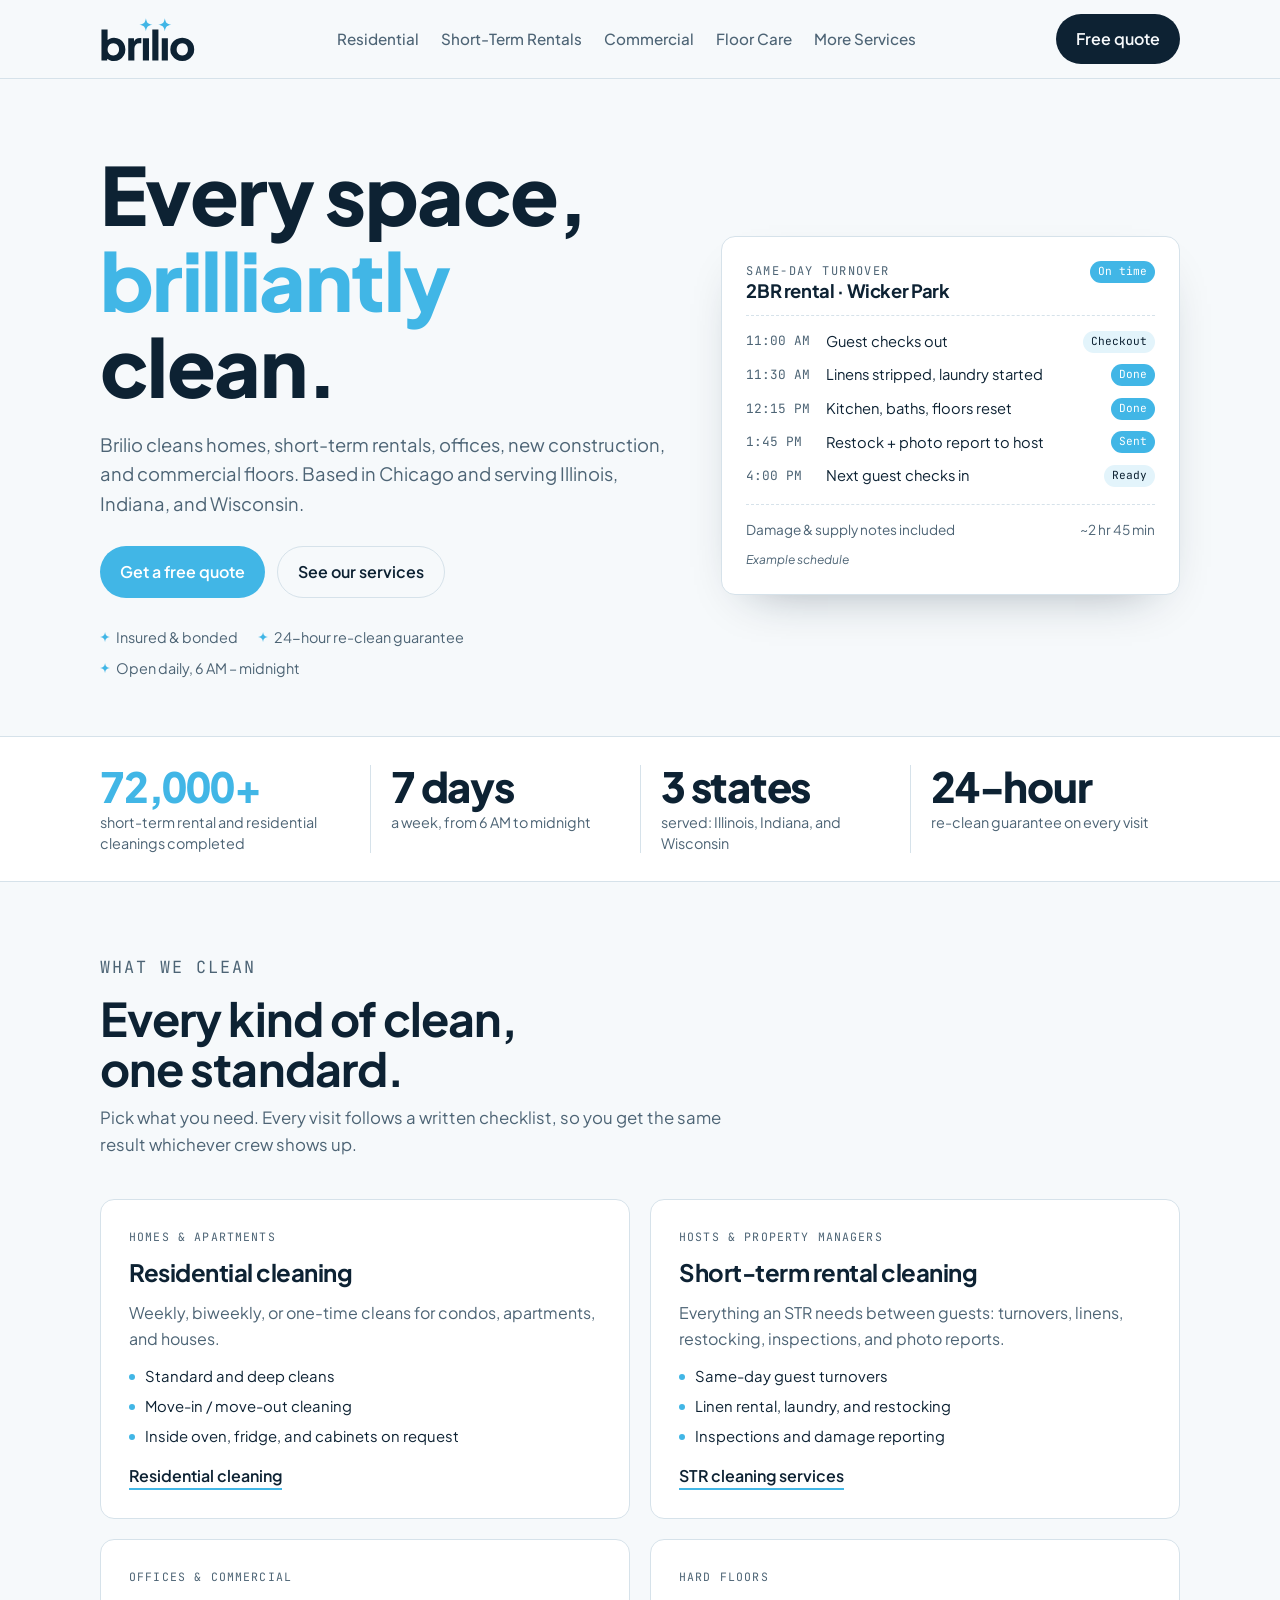
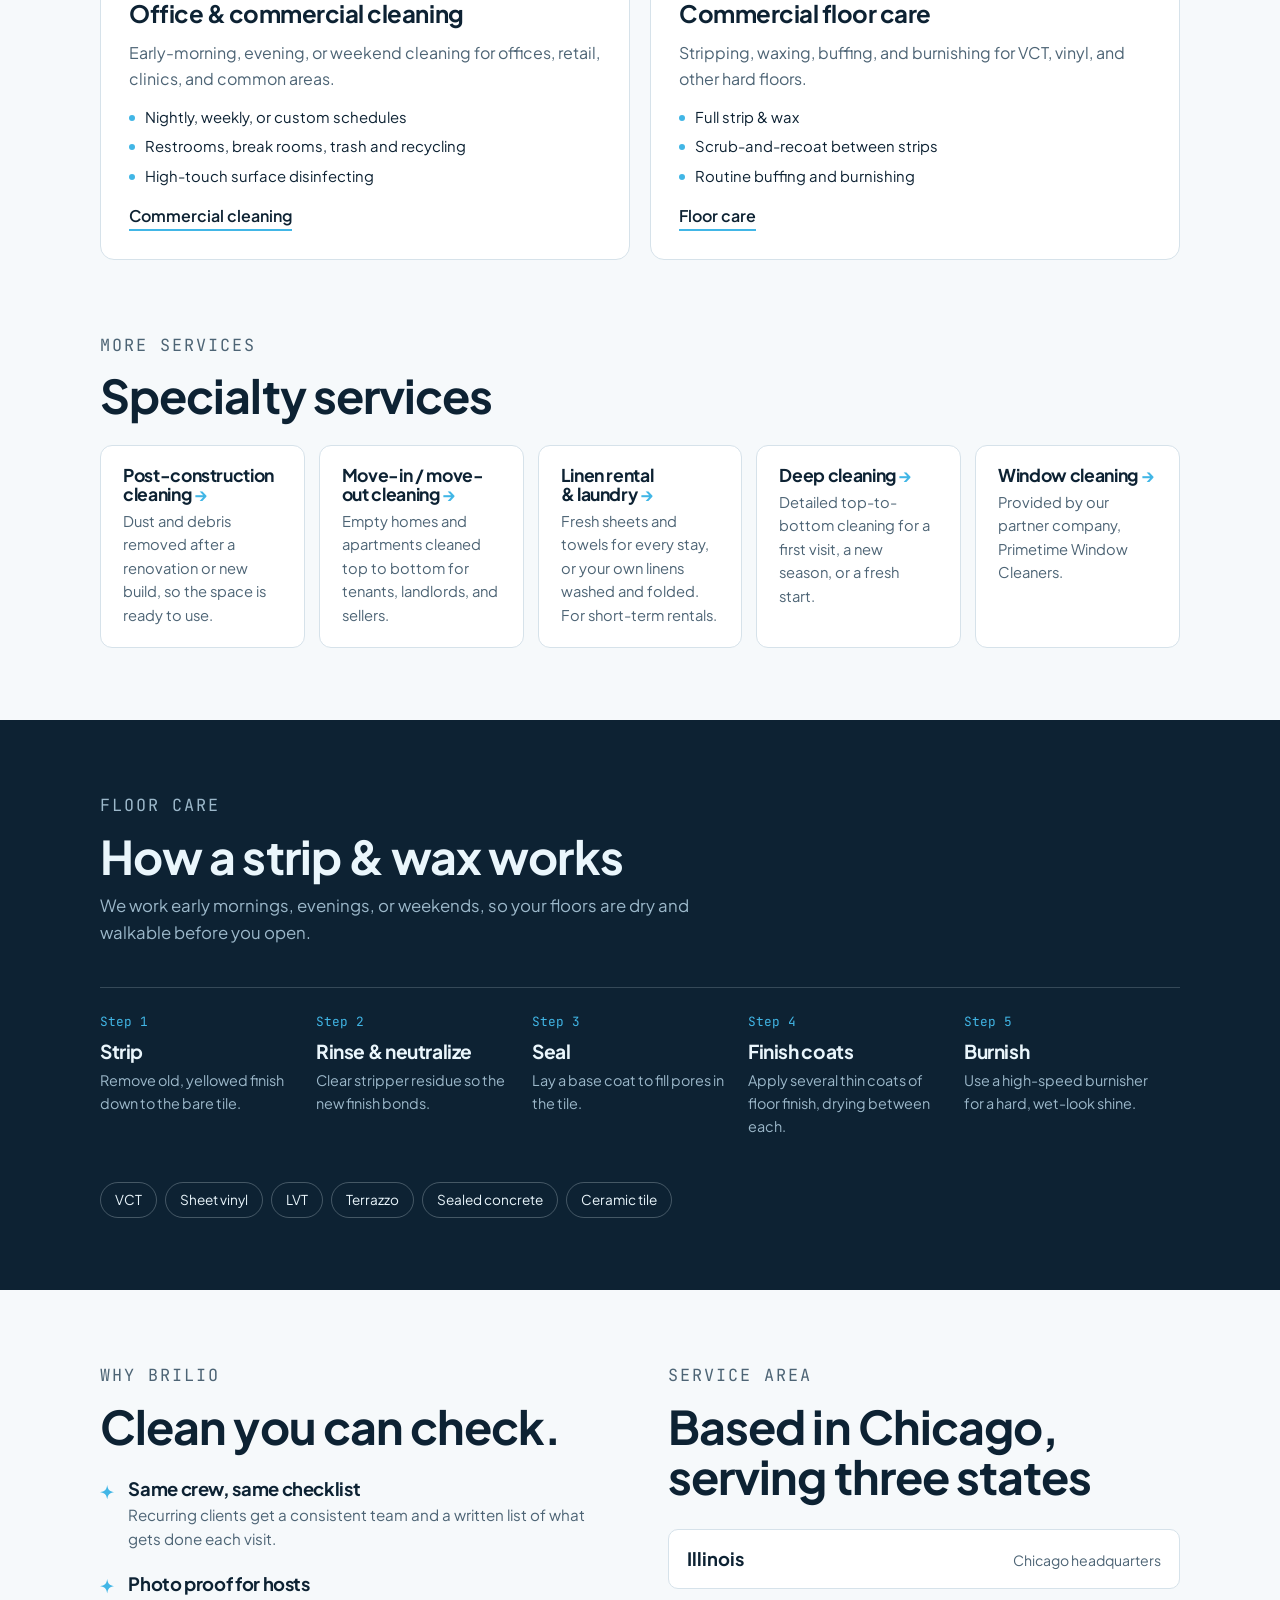
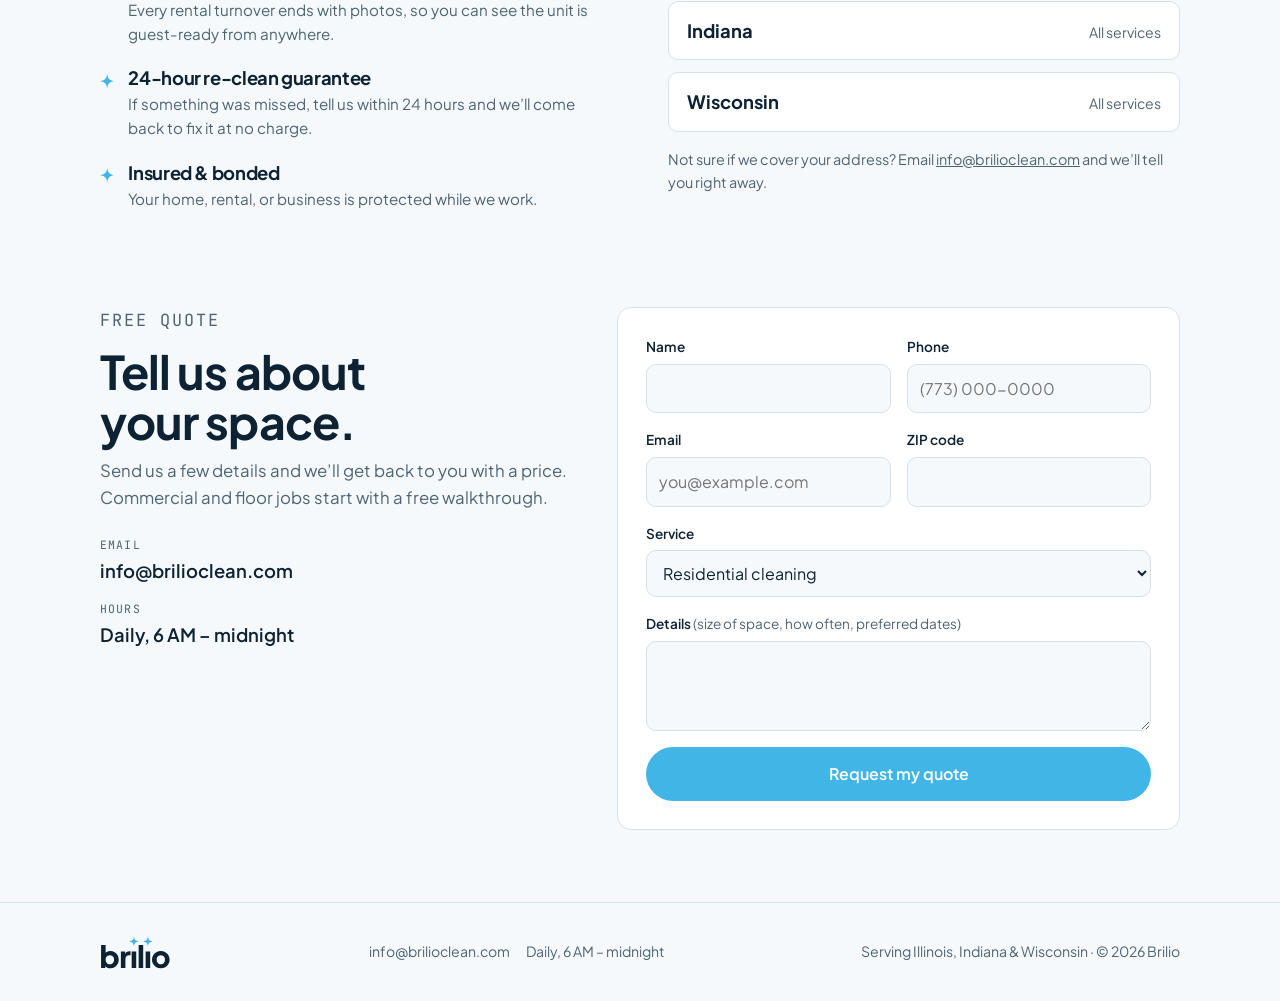
==== index.html @ 50c9b44a "Add Vercel Web Analytics and a quote-request conversion event - Load Vercel Web Analytics on every p" ====
<!doctype html>
<html lang="en">
<head>
<meta charset="utf-8">
<meta name="viewport" content="width=device-width, initial-scale=1, viewport-fit=cover">
<title>Brilio | House, Short-Term Rental, Office &amp; Floor Cleaning in Chicago</title>
<meta name="description" content="Brilio is a Chicago cleaning company offering residential cleaning, short-term rental (STR) turnovers, office and commercial cleaning, and floor stripping, waxing, and buffing. Insured and bonded. Free quotes.">
<link rel="canonical" href="https://www.brilioclean.com/">
<meta name="theme-color" content="#0d2233">
<meta property="og:title" content="Brilio | House, Short-Term Rental, Office &amp; Floor Cleaning in Chicago">
<meta property="og:description" content="Brilio is a Chicago cleaning company offering residential cleaning, short-term rental (STR) turnovers, office and commercial cleaning, and floor stripping, waxing, and buffing. Insured and bonded. Free quotes.">
<meta property="og:url" content="https://www.brilioclean.com/">
<meta property="og:type" content="website">
<meta property="og:site_name" content="Brilio">
<meta property="og:image" content="https://www.brilioclean.com/og-image.png">
<meta property="og:image:width" content="1200">
<meta property="og:image:height" content="630">
<meta name="twitter:card" content="summary_large_image">
<link rel="icon" href="/favicon.svg" type="image/svg+xml">
<link rel="apple-touch-icon" href="/apple-touch-icon.png">
<link rel="preconnect" href="https://fonts.googleapis.com">
<link rel="preconnect" href="https://fonts.gstatic.com" crossorigin>
<link rel="stylesheet" href="https://fonts.googleapis.com/css2?family=Plus+Jakarta+Sans:wght@400;500;600;700;800&family=JetBrains+Mono:wght@500&display=swap">
<link rel="stylesheet" href="/styles.css">
<script defer src="/_vercel/insights/script.js"></script>
<script type="application/ld+json">{"@context": "https://schema.org", "@type": "LocalBusiness", "name": "Brilio", "url": "https://www.brilioclean.com", "email": "info@brilioclean.com", "description": "Residential, short-term rental, commercial, post-construction, and floor care cleaning.", "address": {"@type": "PostalAddress", "addressLocality": "Chicago", "addressRegion": "IL", "addressCountry": "US"}, "areaServed": [{"@type": "State", "name": "Illinois"}, {"@type": "State", "name": "Indiana"}, {"@type": "State", "name": "Wisconsin"}], "openingHoursSpecification": [{"@type": "OpeningHoursSpecification", "dayOfWeek": ["Monday", "Tuesday", "Wednesday", "Thursday", "Friday", "Saturday", "Sunday"], "opens": "06:00", "closes": "23:59"}]}</script>
</head>
<body>
<svg width="0" height="0" style="position:absolute" aria-hidden="true">
  <symbol id="star" viewBox="-10 -10 20 20"><path d="M0,-10 C1.2,-3 3,-1.2 10,0 C3,1.2 1.2,3 0,10 C-1.2,3 -3,1.2 -10,0 C-3,-1.2 -1.2,-3 0,-10Z"/></symbol>
</svg>
<header class="site">
  <div class="wrap">
    <a class="logo" href="/" aria-label="Brilio home"><svg class="logo-mark" role="img" aria-label="Brilio" xmlns="http://www.w3.org/2000/svg" viewBox="1.08 -1.00 132.90 63.00"><path fill="currentColor" d="M20.216 60.672Q17.080000000000002 60.672 14.420000000000002 59.524Q11.76 58.376 10.136000000000001 56.136L10.92 54.4V60.0H3.08V17.607999999999997H11.48V35.248000000000005L10.192 33.568Q11.704 31.272 14.308 30.012Q16.912 28.752 20.272000000000002 28.752Q24.64 28.752 28.168 30.879999999999995Q31.696 33.007999999999996 33.768 36.62Q35.84 40.232 35.84 44.712Q35.84 49.135999999999996 33.796 52.775999999999996Q31.752 56.416 28.224 58.544Q24.696 60.672 20.216 60.672ZM19.208000000000002 53.112Q21.56 53.112 23.352 52.048Q25.144000000000002 50.984 26.152 49.08Q27.16 47.176 27.16 44.712Q27.16 42.248000000000005 26.152 40.372Q25.144000000000002 38.495999999999995 23.352 37.403999999999996Q21.56 36.312 19.208000000000002 36.312Q16.968 36.312 15.204 37.376Q13.44 38.44 12.46 40.344Q11.48 42.248000000000005 11.48 44.712Q11.48 47.176 12.46 49.08Q13.44 50.984 15.204 52.048Q16.968 53.112 19.208000000000002 53.112ZM39.768 60.0V29.424H47.608000000000004V36.76L47.048 35.696Q48.056000000000004 31.832 50.38000000000001 30.46Q52.70400000000001 29.088 55.896 29.088H57.688V36.367999999999995H55.056000000000004Q51.976 36.367999999999995 50.072 38.244Q48.168000000000006 40.120000000000005 48.168000000000006 43.536V60.0ZM59.768 60.0V29.424H68.168V60.0ZM72.712 60.0V17.607999999999997H81.11200000000001V60.0ZM85.656 60.0V29.424H94.05600000000001V60.0ZM113.77600000000001 60.672Q109.24000000000001 60.672 105.51600000000002 58.599999999999994Q101.79200000000002 56.528 99.58000000000001 52.916Q97.36800000000001 49.304 97.36800000000001 44.712Q97.36800000000001 40.064 99.58000000000001 36.480000000000004Q101.79200000000002 32.896 105.51600000000002 30.823999999999998Q109.24000000000001 28.752 113.77600000000001 28.752Q118.31200000000001 28.752 122.00800000000001 30.823999999999998Q125.70400000000001 32.896 127.91600000000001 36.480000000000004Q130.12800000000001 40.064 130.12800000000001 44.712Q130.12800000000001 49.304 127.91600000000001 52.916Q125.70400000000001 56.528 122.00800000000001 58.599999999999994Q118.31200000000001 60.672 113.77600000000001 60.672ZM113.77600000000001 53.112Q116.072 53.112 117.78 52.048Q119.48800000000001 50.984 120.46800000000002 49.08Q121.44800000000001 47.176 121.44800000000001 44.712Q121.44800000000001 42.248000000000005 120.46800000000002 40.372Q119.48800000000001 38.495999999999995 117.78 37.403999999999996Q116.072 36.312 113.77600000000001 36.312Q111.48000000000002 36.312 109.74400000000001 37.403999999999996Q108.00800000000001 38.495999999999995 107.02800000000002 40.372Q106.04800000000002 42.248000000000005 106.04800000000002 44.712Q106.04800000000002 47.176 107.02800000000002 49.08Q108.00800000000001 50.984 109.74400000000001 52.048Q111.48000000000002 53.112 113.77600000000001 53.112Z"/><path transform="translate(63.97 11.00) scale(0.9000)" fill="#41b6e6" d="M0,-10 C1.2,-3 3,-1.2 10,0 C3,1.2 1.2,3 0,10 C-1.2,3 -3,1.2 -10,0 C-3,-1.2 -1.2,-3 0,-10Z"/><path transform="translate(89.86 11.00) scale(0.9000)" fill="#41b6e6" d="M0,-10 C1.2,-3 3,-1.2 10,0 C3,1.2 1.2,3 0,10 C-1.2,3 -3,1.2 -10,0 C-3,-1.2 -1.2,-3 0,-10Z"/></svg></a>
    <nav class="main" aria-label="Main">
      <a href="/residential-cleaning">Residential</a>
      <a href="/short-term-rental-cleaning">Short-Term Rentals</a>
      <a href="/commercial-cleaning">Commercial</a>
      <a href="/floor-care">Floor Care</a>
      <a href="/#more-services">More Services</a>
    </nav>
    <div class="hdr-right">
      
      <a class="btn" href="#quote">Free quote</a>
    </div>
  </div>
</header>

<main id="top">
  <section class="hero">
    <div class="wrap">
      <div>
        <h1>Every space, <em>brilliantly</em> clean.</h1>
        <p class="lede">Brilio cleans homes, short-term rentals, offices, new construction, and commercial floors. Based in Chicago and serving Illinois, Indiana, and Wisconsin.</p>
        <div class="ctas">
          <a class="btn sky" href="#quote">Get a free quote</a>
          <a class="btn ghost" href="#services">See our services</a>
        </div>
        <div class="trust">
          <span><svg class="star" aria-hidden="true"><use href="#star"/></svg>Insured &amp; bonded</span>
          <span><svg class="star" aria-hidden="true"><use href="#star"/></svg>24-hour re-clean guarantee</span>
          <span><svg class="star" aria-hidden="true"><use href="#star"/></svg>Open daily, 6 AM – midnight</span>
        </div>
      </div>

      <article class="ticket" aria-label="Example short-term rental turnover schedule">
        <header>
          <div>
            <p class="eyebrow">Same-day turnover</p>
            <h3>2BR rental · Wicker Park</h3>
          </div>
          <span class="chip done">On time</span>
        </header>
        <ol class="timeline">
          <li><time>11:00 AM</time><span>Guest checks out</span><span class="chip">Checkout</span></li>
          <li><time>11:30 AM</time><span>Linens stripped, laundry started</span><span class="chip done">Done</span></li>
          <li><time>12:15 PM</time><span>Kitchen, baths, floors reset</span><span class="chip done">Done</span></li>
          <li><time>1:45 PM</time><span>Restock + photo report to host</span><span class="chip done">Sent</span></li>
          <li><time>4:00 PM</time><span>Next guest checks in</span><span class="chip">Ready</span></li>
        </ol>
        <footer><span>Damage &amp; supply notes included</span><span>~2 hr 45 min</span></footer>
        <p class="note">Example schedule</p>
      </article>
    </div>
  </section>

  <section class="stats-band" aria-label="Brilio by the numbers">
    <div class="wrap stats">
      <div class="stat"><b>72,000+</b><span>short-term rental and residential cleanings completed</span></div>
      <div class="stat"><b>7 days</b><span>a week, from 6 AM to midnight</span></div>
      <div class="stat"><b>3 states</b><span>served: Illinois, Indiana, and Wisconsin</span></div>
      <div class="stat"><b>24-hour</b><span>re-clean guarantee on every visit</span></div>
    </div>
  </section>

  <section class="block" id="services">
    <div class="wrap">
      <div class="head">
        <p class="eyebrow">What we clean</p>
        <h2>Every kind of clean, one standard.</h2>
        <p>Pick what you need. Every visit follows a written checklist, so you get the same result whichever crew shows up.</p>
      </div>
      <div class="services">
        <article class="svc">
          <p class="tag">Homes &amp; apartments</p>
          <h3>Residential cleaning</h3>
          <p>Weekly, biweekly, or one-time cleans for condos, apartments, and houses.</p>
          <ul><li>Standard and deep cleans</li><li>Move-in / move-out cleaning</li><li>Inside oven, fridge, and cabinets on request</li></ul>
          <a class="more" href="/residential-cleaning">Residential cleaning</a>
        </article>
        <article class="svc">
          <p class="tag">Hosts &amp; property managers</p>
          <h3>Short-term rental cleaning</h3>
          <p>Everything an STR needs between guests: turnovers, linens, restocking, inspections, and photo reports.</p>
          <ul><li>Same-day guest turnovers</li><li>Linen rental, laundry, and restocking</li><li>Inspections and damage reporting</li></ul>
          <a class="more" href="/short-term-rental-cleaning">STR cleaning services</a>
        </article>
        <article class="svc">
          <p class="tag">Offices &amp; commercial</p>
          <h3>Office &amp; commercial cleaning</h3>
          <p>Early-morning, evening, or weekend cleaning for offices, retail, clinics, and common areas.</p>
          <ul><li>Nightly, weekly, or custom schedules</li><li>Restrooms, break rooms, trash and recycling</li><li>High-touch surface disinfecting</li></ul>
          <a class="more" href="/commercial-cleaning">Commercial cleaning</a>
        </article>
        <article class="svc">
          <p class="tag">Hard floors</p>
          <h3>Commercial floor care</h3>
          <p>Stripping, waxing, buffing, and burnishing for VCT, vinyl, and other hard floors.</p>
          <ul><li>Full strip &amp; wax</li><li>Scrub-and-recoat between strips</li><li>Routine buffing and burnishing</li></ul>
          <a class="more" href="/floor-care">Floor care</a>
        </article>
      </div>
    </div>
  </section>

  <section class="block" id="more-services" style="padding-top:0">
    <div class="wrap">
      <div class="head" style="margin-bottom:24px">
        <p class="eyebrow">More services</p>
        <h2>Specialty services</h2>
      </div>
      <div class="mini-services">
        <a class="mini" href="/post-construction-cleaning"><h3>Post-construction cleaning</h3><p>Dust and debris removed after a renovation or new build, so the space is ready to use.</p></a>
        <a class="mini" href="/move-out-cleaning"><h3>Move-in / move-out cleaning</h3><p>Empty homes and apartments cleaned top to bottom for tenants, landlords, and sellers.</p></a>
        <a class="mini" href="/linen-rental-laundry"><h3>Linen rental &amp; laundry</h3><p>Fresh sheets and towels for every stay, or your own linens washed and folded. For short-term rentals.</p></a>
        <a class="mini" href="/deep-cleaning"><h3>Deep cleaning</h3><p>Detailed top-to-bottom cleaning for a first visit, a new season, or a fresh start.</p></a>
        <a class="mini" href="/window-cleaning"><h3>Window cleaning</h3><p>Provided by our partner company, Primetime Window Cleaners.</p></a>
      </div>
    </div>
  </section>

  <section class="block band" id="floors">
    <div class="wrap">
      <div class="head">
        <p class="eyebrow">Floor care</p>
        <h2>How a strip &amp; wax works</h2>
        <p>We work early mornings, evenings, or weekends, so your floors are dry and walkable before you open.</p>
      </div>
      <ol class="steps">
        <li><span class="n">Step 1</span><h3>Strip</h3><p>Remove old, yellowed finish down to the bare tile.</p></li>
        <li><span class="n">Step 2</span><h3>Rinse &amp; neutralize</h3><p>Clear stripper residue so the new finish bonds.</p></li>
        <li><span class="n">Step 3</span><h3>Seal</h3><p>Lay a base coat to fill pores in the tile.</p></li>
        <li><span class="n">Step 4</span><h3>Finish coats</h3><p>Apply several thin coats of floor finish, drying between each.</p></li>
        <li><span class="n">Step 5</span><h3>Burnish</h3><p>Use a high-speed burnisher for a hard, wet-look shine.</p></li>
      </ol>
      <div class="floors" aria-label="Floor types">
        <span>VCT</span><span>Sheet vinyl</span><span>LVT</span><span>Terrazzo</span><span>Sealed concrete</span><span>Ceramic tile</span>
      </div>
    </div>
  </section>

  <section class="block" id="areas">
    <div class="wrap split">
      <div>
        <div class="head" style="margin-bottom:28px">
          <p class="eyebrow">Why Brilio</p>
          <h2>Clean you can check.</h2>
        </div>
        <div class="why">
          <div><svg class="star" aria-hidden="true"><use href="#star"/></svg><div><h3>Same crew, same checklist</h3><p>Recurring clients get a consistent team and a written list of what gets done each visit.</p></div></div>
          <div><svg class="star" aria-hidden="true"><use href="#star"/></svg><div><h3>Photo proof for hosts</h3><p>Every rental turnover ends with photos, so you can see the unit is guest-ready from anywhere.</p></div></div>
          <div><svg class="star" aria-hidden="true"><use href="#star"/></svg><div><h3>24-hour re-clean guarantee</h3><p>If something was missed, tell us within 24 hours and we’ll come back to fix it at no charge.</p></div></div>
          <div><svg class="star" aria-hidden="true"><use href="#star"/></svg><div><h3>Insured &amp; bonded</h3><p>Your home, rental, or business is protected while we work.</p></div></div>
        </div>
      </div>
      <div>
        <div class="head" style="margin-bottom:28px">
          <p class="eyebrow">Service area</p>
          <h2>Based in Chicago, serving three states</h2>
        </div>
        <div class="states">
          <div class="state"><b>Illinois</b><span>Chicago headquarters</span></div>
          <div class="state"><b>Indiana</b><span>All services</span></div>
          <div class="state"><b>Wisconsin</b><span>All services</span></div>
        </div>
        <p class="areas-note">Not sure if we cover your address? Email <a href="mailto:info@brilioclean.com">info@brilioclean.com</a> and we’ll tell you right away.</p>
      </div>
    </div>
  </section>

  <section class="block" id="quote" style="padding-top:24px">
    <div class="wrap quote">
      <div>
        <div class="head" style="margin-bottom:0">
          <p class="eyebrow">Free quote</p>
          <h2>Tell us about your space.</h2>
          <p>Send us a few details and we’ll get back to you with a price. Commercial and floor jobs start with a free walkthrough.</p>
        </div>
        <div class="contact-lines">
          
          <div><span class="lbl">Email</span><a class="val" href="mailto:info@brilioclean.com">info@brilioclean.com</a></div>
          <div><span class="lbl">Hours</span><span class="val">Daily, 6 AM – midnight</span></div>
        </div>
      </div>
      <form class="qf" id="quoteForm" action="https://formsubmit.co/ajax/df6a463ea6c9df99f22c3e2976bc7e55" method="POST" data-fallback="Please email us at info@brilioclean.com." novalidate>
        <input type="hidden" name="_subject" value="New quote request from brilioclean.com">
        <input type="hidden" name="_template" value="table">
        <input type="hidden" name="_captcha" value="false">
        <div class="hp" aria-hidden="true"><label for="q-honey">Leave this empty</label><input id="q-honey" name="_honey" tabindex="-1" autocomplete="off"></div>
        <div class="field"><label for="q-name">Name</label><input id="q-name" name="name" autocomplete="name" required></div>
        <div class="field"><label for="q-phone">Phone</label><input id="q-phone" name="phone" type="tel" autocomplete="tel" placeholder="(773) 000-0000"></div>
        <div class="field"><label for="q-email">Email</label><input id="q-email" name="email" type="email" autocomplete="email" placeholder="you@example.com"></div>
        <div class="field"><label for="q-zip">ZIP code</label><input id="q-zip" name="zip" inputmode="numeric" maxlength="5" autocomplete="postal-code"></div>
        <div class="field full"><label for="q-service">Service</label>
          <select id="q-service" name="service">
            <option>Residential cleaning</option>
            <option>Short-term rental (STR) cleaning</option>
            <option>Office & commercial</option>
            <option>Floor care (strip, wax, buff)</option>
            <option>Post-construction cleaning</option>
            <option>Move-in / move-out cleaning</option>
            <option>Deep cleaning</option>
            <option>Linen rental &amp; laundry (STR)</option>
          </select>
        </div>
        <div class="field full"><label for="q-details">Details <span class="req">(size of space, how often, preferred dates)</span></label><textarea id="q-details" name="details"></textarea></div>
        <button class="btn sky" type="submit">Request my quote</button>
        <p class="ok" id="quoteOk" role="status" hidden>Thanks! We got your request and will be in touch soon. Need us sooner? Email info@brilioclean.com.</p>
        <p class="err" id="quoteErr" role="alert" hidden></p>
      </form>
    </div>
  </section>

</main>
<footer class="site">
  <div class="wrap">
    <a class="logo logo-sm" href="/" aria-label="Brilio home"><svg class="logo-mark" role="img" aria-label="Brilio" xmlns="http://www.w3.org/2000/svg" viewBox="1.08 -1.00 132.90 63.00"><path fill="currentColor" d="M20.216 60.672Q17.080000000000002 60.672 14.420000000000002 59.524Q11.76 58.376 10.136000000000001 56.136L10.92 54.4V60.0H3.08V17.607999999999997H11.48V35.248000000000005L10.192 33.568Q11.704 31.272 14.308 30.012Q16.912 28.752 20.272000000000002 28.752Q24.64 28.752 28.168 30.879999999999995Q31.696 33.007999999999996 33.768 36.62Q35.84 40.232 35.84 44.712Q35.84 49.135999999999996 33.796 52.775999999999996Q31.752 56.416 28.224 58.544Q24.696 60.672 20.216 60.672ZM19.208000000000002 53.112Q21.56 53.112 23.352 52.048Q25.144000000000002 50.984 26.152 49.08Q27.16 47.176 27.16 44.712Q27.16 42.248000000000005 26.152 40.372Q25.144000000000002 38.495999999999995 23.352 37.403999999999996Q21.56 36.312 19.208000000000002 36.312Q16.968 36.312 15.204 37.376Q13.44 38.44 12.46 40.344Q11.48 42.248000000000005 11.48 44.712Q11.48 47.176 12.46 49.08Q13.44 50.984 15.204 52.048Q16.968 53.112 19.208000000000002 53.112ZM39.768 60.0V29.424H47.608000000000004V36.76L47.048 35.696Q48.056000000000004 31.832 50.38000000000001 30.46Q52.70400000000001 29.088 55.896 29.088H57.688V36.367999999999995H55.056000000000004Q51.976 36.367999999999995 50.072 38.244Q48.168000000000006 40.120000000000005 48.168000000000006 43.536V60.0ZM59.768 60.0V29.424H68.168V60.0ZM72.712 60.0V17.607999999999997H81.11200000000001V60.0ZM85.656 60.0V29.424H94.05600000000001V60.0ZM113.77600000000001 60.672Q109.24000000000001 60.672 105.51600000000002 58.599999999999994Q101.79200000000002 56.528 99.58000000000001 52.916Q97.36800000000001 49.304 97.36800000000001 44.712Q97.36800000000001 40.064 99.58000000000001 36.480000000000004Q101.79200000000002 32.896 105.51600000000002 30.823999999999998Q109.24000000000001 28.752 113.77600000000001 28.752Q118.31200000000001 28.752 122.00800000000001 30.823999999999998Q125.70400000000001 32.896 127.91600000000001 36.480000000000004Q130.12800000000001 40.064 130.12800000000001 44.712Q130.12800000000001 49.304 127.91600000000001 52.916Q125.70400000000001 56.528 122.00800000000001 58.599999999999994Q118.31200000000001 60.672 113.77600000000001 60.672ZM113.77600000000001 53.112Q116.072 53.112 117.78 52.048Q119.48800000000001 50.984 120.46800000000002 49.08Q121.44800000000001 47.176 121.44800000000001 44.712Q121.44800000000001 42.248000000000005 120.46800000000002 40.372Q119.48800000000001 38.495999999999995 117.78 37.403999999999996Q116.072 36.312 113.77600000000001 36.312Q111.48000000000002 36.312 109.74400000000001 37.403999999999996Q108.00800000000001 38.495999999999995 107.02800000000002 40.372Q106.04800000000002 42.248000000000005 106.04800000000002 44.712Q106.04800000000002 47.176 107.02800000000002 49.08Q108.00800000000001 50.984 109.74400000000001 52.048Q111.48000000000002 53.112 113.77600000000001 53.112Z"/><path transform="translate(63.97 11.00) scale(0.9000)" fill="#41b6e6" d="M0,-10 C1.2,-3 3,-1.2 10,0 C3,1.2 1.2,3 0,10 C-1.2,3 -3,1.2 -10,0 C-3,-1.2 -1.2,-3 0,-10Z"/><path transform="translate(89.86 11.00) scale(0.9000)" fill="#41b6e6" d="M0,-10 C1.2,-3 3,-1.2 10,0 C3,1.2 1.2,3 0,10 C-1.2,3 -3,1.2 -10,0 C-3,-1.2 -1.2,-3 0,-10Z"/></svg></a>
    <div class="contact">
      
      <a href="mailto:info@brilioclean.com">info@brilioclean.com</a>
      <span>Daily, 6 AM – midnight</span>
    </div>
    <span>Serving Illinois, Indiana &amp; Wisconsin · © 2026 Brilio</span>
  </div>
</footer>
<script src="/site.js"></script>
</body>
</html>
---- styles.css ----
/* Layout: lake-blue + Chicago-star sparkle; full-bleed bands, left-aligned editorial headings, cards only where they're real objects (services, quote form) */
:root {
  --bg: #f6f9fb;
  --surface: #ffffff;
  --ink: #0d2233;
  --muted: #4d6475;
  --line: #d6e2ea;
  --sky: #41b6e6;        /* Chicago flag blue */
  --sky-soft: #e3f4fb;
  --star: #d7192e;       /* Chicago flag star red, used sparingly */
  --band: #0d2233;
  --band-fg: #eaf6fc;
  --band-muted: #9cb8ca;
  --btn-fg: #ffffff;
  --display: "Plus Jakarta Sans", "Avenir Next", "Segoe UI", system-ui, sans-serif;
  --body: "Plus Jakarta Sans", "Helvetica Neue", Arial, system-ui, sans-serif;
  --mono: "JetBrains Mono", ui-monospace, "SFMono-Regular", Menlo, monospace;
  --radius: 14px;
}
@media (prefers-color-scheme: dark) {
  :root:not([data-theme="light"]) {
    --bg: #0a1924; --surface: #10242f; --ink: #e6f2f9; --muted: #9db4c3; --line: #21394a;
    --sky: #5cc6ee; --sky-soft: #123446; --star: #ff4d5e; --band: #061019; --band-fg: #e6f2f9;
    --band-muted: #8fabbd; --btn-fg: #061019; color-scheme: dark;
  }
}
:root[data-theme="dark"] {
  --bg: #0a1924; --surface: #10242f; --ink: #e6f2f9; --muted: #9db4c3; --line: #21394a;
  --sky: #5cc6ee; --sky-soft: #123446; --star: #ff4d5e; --band: #061019; --band-fg: #e6f2f9;
  --band-muted: #8fabbd; --btn-fg: #061019; color-scheme: dark;
}

* { box-sizing: border-box; }
html { scroll-behavior: smooth; scroll-padding-top: 80px; }
body { margin: 0; }
img { max-width: 100%; }
[hidden] { display: none !important; }
body { background: var(--bg); color: var(--ink); font-family: var(--body); font-size: 1rem; line-height: 1.6; }
.wrap { max-width: 1120px; margin-inline: auto; padding-inline: 20px; }
h1, h2, h3 { font-family: var(--display); line-height: 1.08; margin: 0; text-wrap: balance; letter-spacing: -0.02em; }
p { margin: 0; }
a { color: inherit; }
:focus-visible { outline: 3px solid var(--sky); outline-offset: 3px; border-radius: 4px; }
.eyebrow { font-family: var(--mono); font-size: .75rem; letter-spacing: .12em; text-transform: uppercase; color: var(--muted); }
.star { width: 1em; height: 1em; fill: var(--sky); flex: none; }


/* header */
header.site { position: sticky; top: env(safe-area-inset-top, 0px); z-index: 10; background: color-mix(in srgb, var(--bg) 88%, transparent); backdrop-filter: blur(8px); border-bottom: 1px solid var(--line); }
header.site .wrap { display: flex; align-items: center; justify-content: space-between; gap: 16px; padding-block: 14px; }
.logo { display: flex; align-items: center; color: var(--ink); text-decoration: none; }
.logo-mark { display: block; height: 46px; width: auto; }
@media (max-width: 600px) { .logo-mark { height: 40px; } }
.logo-sm .logo-mark { height: 34px; }
nav.main { display: flex; gap: 22px; white-space: nowrap; font-weight: 500; font-size: .95rem; }
nav.main a { text-decoration: none; color: var(--muted); }
nav.main a:hover { color: var(--ink); }
.btn { display: inline-flex; align-items: center; gap: 8px; background: var(--ink); color: var(--bg); font-weight: 600; text-decoration: none; padding: 12px 20px; border-radius: 999px; border: 0; font: inherit; font-weight: 600; cursor: pointer; transition: transform .15s ease, background .15s ease; }
.btn:hover { transform: translateY(-1px); }
.btn.sky { background: var(--sky); color: var(--btn-fg); }
.btn.ghost { background: transparent; color: var(--ink); border: 1.5px solid var(--line); }
@media (max-width: 1060px) { nav.main { display: none; } }

/* hero */
.hero { padding-block: 72px 56px; }
.hero .wrap { display: grid; grid-template-columns: 1.25fr 1fr; gap: 48px; align-items: center; }
.hero h1 { font-size: clamp(2.6rem, 6.5vw, 5rem); font-weight: 800; }
.hero h1 em { font-style: normal; color: var(--sky); position: relative; }
.hero .lede { margin-top: 20px; font-size: 1.15rem; color: var(--muted); max-width: 34em; }
.hero .ctas { display: flex; flex-wrap: wrap; gap: 12px; margin-top: 28px; }
.trust { display: flex; flex-wrap: wrap; gap: 8px 20px; margin-top: 28px; font-size: .9rem; color: var(--muted); }
.trust span { display: inline-flex; align-items: center; gap: 6px; }
.trust .star { width: .7em; height: .7em; }

/* turnover ticket */
.ticket { background: var(--surface); border: 1px solid var(--line); border-radius: var(--radius); padding: 24px; box-shadow: 0 20px 50px -30px rgba(13,34,51,.45); min-width: 0; }
.ticket header { display: flex; justify-content: space-between; align-items: baseline; gap: 12px; border-bottom: 1px dashed var(--line); padding-bottom: 14px; margin-bottom: 14px; }
.ticket h3 { font-size: 1.15rem; }
.ticket .addr { color: var(--muted); font-size: .85rem; }
.timeline { list-style: none; padding: 0; margin: 0; display: grid; gap: 10px; }
.timeline li { display: grid; grid-template-columns: 68px 1fr auto; gap: 12px; align-items: center; font-size: .92rem; }
.timeline time { font-family: var(--mono); font-size: .8rem; color: var(--muted); font-variant-numeric: tabular-nums; }
.chip { font-family: var(--mono); font-size: .7rem; padding: 2px 8px; border-radius: 999px; background: var(--sky-soft); color: var(--ink); white-space: nowrap; }
.chip.done { background: var(--sky); color: var(--btn-fg); }
.ticket footer { margin-top: 16px; padding-top: 14px; border-top: 1px dashed var(--line); font-size: .85rem; color: var(--muted); display: flex; justify-content: space-between; gap: 12px; flex-wrap: wrap; }
.ticket .note { font-size: .75rem; color: var(--muted); margin-top: 10px; font-style: italic; }

/* sections */
section.block { padding-block: 72px; }
.head { display: grid; gap: 12px; margin-bottom: 40px; max-width: 40em; }
.head h2 { font-size: clamp(2rem, 4vw, 2.9rem); font-weight: 700; }
.head p { color: var(--muted); font-size: 1.05rem; }

/* services */
.services { display: grid; grid-template-columns: repeat(2, minmax(0, 1fr)); gap: 20px; }
.svc { background: var(--surface); border: 1px solid var(--line); border-radius: var(--radius); padding: 28px; display: grid; gap: 14px; align-content: start; transition: border-color .2s ease, transform .2s ease; }
.svc:hover { border-color: var(--sky); transform: translateY(-2px); }
.svc .tag { font-family: var(--mono); font-size: .72rem; letter-spacing: .1em; text-transform: uppercase; color: var(--muted); }
.svc h3 { font-size: 1.5rem; font-weight: 700; }
.svc p { color: var(--muted); }
.svc ul { margin: 0; padding: 0; list-style: none; display: grid; gap: 6px; font-size: .93rem; }
.svc li { display: flex; gap: 10px; align-items: baseline; }
.svc li::before { content: ""; width: 6px; height: 6px; border-radius: 50%; background: var(--sky); flex: none; transform: translateY(-2px); }
.svc .more { font-weight: 600; text-decoration: none; color: var(--ink); border-bottom: 2px solid var(--sky); justify-self: start; }

/* floor care band */
.band { background: var(--band); color: var(--band-fg); }
.band .eyebrow, .band .head p { color: var(--band-muted); }
.steps { list-style: none; margin: 0; padding: 0; display: grid; grid-template-columns: repeat(5, minmax(0, 1fr)); gap: 0; border-top: 1px solid color-mix(in srgb, var(--band-fg) 18%, transparent); }
.steps li { padding: 24px 20px 8px 0; display: grid; gap: 8px; align-content: start; }
.steps .n { font-family: var(--mono); font-size: .8rem; color: var(--sky); }
.steps h3 { font-size: 1.2rem; font-weight: 700; }
.steps p { font-size: .9rem; color: var(--band-muted); }
.floors { margin-top: 36px; display: flex; flex-wrap: wrap; gap: 8px; }
.floors span { font-size: .85rem; border: 1px solid color-mix(in srgb, var(--band-fg) 25%, transparent); border-radius: 999px; padding: 6px 14px; }

/* why + areas */
.split { display: grid; grid-template-columns: 1fr 1fr; gap: 56px; }
.why { display: grid; gap: 22px; }
.why > div { display: grid; grid-template-columns: auto 1fr; gap: 14px; }
.why .star { margin-top: .35em; width: .9rem; height: .9rem; }
.why h3 { font-size: 1.15rem; font-weight: 700; margin-bottom: 4px; }
.why p { color: var(--muted); font-size: .95rem; }
.areas { display: flex; flex-wrap: wrap; gap: 8px; }
.areas span { background: var(--surface); border: 1px solid var(--line); border-radius: 8px; padding: 6px 12px; font-size: .9rem; }
.areas-note { margin-top: 16px; color: var(--muted); font-size: .9rem; }


/* quote */
.quote { display: grid; grid-template-columns: 1fr 1.2fr; gap: 48px; align-items: start; }
.contact-lines { display: grid; gap: 14px; margin-top: 24px; }
.contact-lines div { display: grid; gap: 2px; }
.contact-lines .lbl { font-family: var(--mono); font-size: .72rem; letter-spacing: .1em; text-transform: uppercase; color: var(--muted); }
.contact-lines .val { font-size: 1.15rem; font-weight: 600; user-select: all; }
form.qf { background: var(--surface); border: 1px solid var(--line); border-radius: var(--radius); padding: 28px; display: grid; grid-template-columns: 1fr 1fr; gap: 16px; min-width: 0; }
.field { display: grid; gap: 6px; min-width: 0; }
.field.full { grid-column: 1 / -1; }
.field label { font-size: .85rem; font-weight: 600; }
.field input, .field select, .field textarea { font: inherit; color: var(--ink); background: var(--bg); border: 1px solid var(--line); border-radius: 10px; padding: 11px 12px; width: 100%; }
.field textarea { min-height: 90px; resize: vertical; }
.field input:focus, .field select:focus, .field textarea:focus { outline: 2px solid var(--sky); outline-offset: 1px; border-color: var(--sky); }
.qf .btn { grid-column: 1 / -1; justify-content: center; padding-block: 14px; }
.qf .ok { grid-column: 1 / -1; background: var(--sky-soft); border-radius: 10px; padding: 12px 14px; font-size: .92rem; }

footer.site { border-top: 1px solid var(--line); padding-block: 32px; color: var(--muted); font-size: .88rem; }
footer.site .wrap { display: flex; justify-content: space-between; gap: 16px; flex-wrap: wrap; align-items: center; }

@media (max-width: 900px) {
  .hero .wrap, .split, .quote { grid-template-columns: 1fr; gap: 40px; }
  .steps { grid-template-columns: 1fr 1fr; }
}
@media (max-width: 600px) {
  .services, .steps, form.qf { grid-template-columns: 1fr; }
  .hero { padding-block: 44px 32px; }
  section.block { padding-block: 52px; }
  .svc, form.qf { padding: 22px; }
  .timeline li { grid-template-columns: 58px 1fr; }
  .timeline .chip { grid-column: 2; justify-self: start; }
}
@media (prefers-reduced-motion: reduce) { * { transition: none !important; } }

/* header phone */
.hdr-right { display: flex; align-items: center; gap: 18px; }
.hdr-phone { font-weight: 600; text-decoration: none; font-variant-numeric: tabular-nums; white-space: nowrap; }
.hdr-phone:hover { color: var(--sky); }
nav.main a[aria-current="page"] { color: var(--ink); }

/* service area states */
.states { display: grid; gap: 12px; }
.state { display: flex; justify-content: space-between; align-items: baseline; gap: 12px; background: var(--surface); border: 1px solid var(--line); border-radius: 10px; padding: 14px 18px; }
.state b { font-family: var(--display); font-size: 1.15rem; }
.state span { color: var(--muted); font-size: .88rem; text-align: right; }

/* inner pages */
.page-hero { padding-block: 56px 40px; }
.page-hero .wrap { display: grid; gap: 18px; max-width: 1120px; }
.page-hero h1 { font-size: clamp(2.3rem, 5.5vw, 4rem); font-weight: 800; max-width: 16em; }
.page-hero .lede { font-size: 1.15rem; color: var(--muted); max-width: 38em; }
.page-hero .ctas { display: flex; flex-wrap: wrap; gap: 12px; margin-top: 6px; }
.crumbs { font-size: .85rem; color: var(--muted); }
.crumbs a { text-decoration: none; }
.crumbs a:hover { color: var(--ink); }
.checklist { display: grid; grid-template-columns: repeat(auto-fill, minmax(min(100%, 300px), 1fr)); gap: 20px; }
.checklist .group { background: var(--surface); border: 1px solid var(--line); border-radius: var(--radius); padding: 24px; display: grid; gap: 12px; align-content: start; }
.checklist h3 { font-size: 1.15rem; font-weight: 700; }
.checklist ul { margin: 0; padding: 0; list-style: none; display: grid; gap: 8px; font-size: .95rem; }
.checklist li { display: flex; gap: 10px; align-items: baseline; }
.checklist li::before { content: ""; width: 6px; height: 6px; border-radius: 50%; background: var(--sky); flex: none; transform: translateY(-2px); }
.faq { display: grid; gap: 10px; max-width: 48em; }
.faq details { background: var(--surface); border: 1px solid var(--line); border-radius: 10px; padding: 16px 20px; }
.faq summary { font-weight: 600; cursor: pointer; }
.faq details p { margin-top: 10px; color: var(--muted); }
.other-services { display: flex; flex-wrap: wrap; gap: 10px; }

/* contact + form status */
.contact-lines a.val { text-decoration: none; }
.contact-lines a.val:hover { color: var(--sky); }
.qf .err { grid-column: 1 / -1; border: 1px solid var(--star); border-radius: 10px; padding: 12px 14px; font-size: .92rem; }
.qf .hp { position: absolute; left: -9999px; width: 1px; height: 1px; overflow: hidden; }
.qf .btn[disabled] { opacity: .6; cursor: wait; }
.field .req { color: var(--muted); font-weight: 400; }
footer.site .contact { display: flex; gap: 16px; flex-wrap: wrap; }
footer.site a { text-decoration: none; }
footer.site a:hover { color: var(--ink); }

@media (max-width: 600px) {
  .hdr-phone { display: none; }
  .page-hero { padding-block: 40px 24px; }
}

/* more services */
.mini-services { display: flex; flex-wrap: wrap; gap: 14px; }
.mini-services .mini { flex: 1 1 190px; min-width: 0; }
.mini { display: grid; gap: 6px; align-content: start; text-decoration: none; background: var(--surface); border: 1px solid var(--line); border-radius: 12px; padding: 20px 22px; transition: border-color .2s ease, transform .2s ease; }
.mini:hover { border-color: var(--sky); transform: translateY(-2px); }
.mini h3 { font-size: 1.1rem; font-weight: 700; }
.mini h3::after { content: " →"; color: var(--sky); }
.mini p { color: var(--muted); font-size: .92rem; }

/* process steps on a light background */
.steps.steps-light { grid-template-columns: repeat(4, minmax(0, 1fr)); border-top-color: var(--line); }
.steps.steps-light p { color: var(--muted); }
@media (max-width: 900px) { .steps.steps-light { grid-template-columns: 1fr 1fr; } }
@media (max-width: 600px) { .steps.steps-light { grid-template-columns: 1fr; } }

/* stats band */
.stats-band { border-block: 1px solid var(--line); background: var(--surface); }
.stats { display: grid; grid-template-columns: repeat(4, minmax(0, 1fr)); padding-block: 28px; }
.stat { display: grid; gap: 4px; align-content: start; padding-inline: 20px; border-left: 1px solid var(--line); min-width: 0; }
.stat:first-child { border-left: 0; padding-left: 0; }
.stat b { font-family: var(--display); font-size: clamp(1.8rem, 3.6vw, 2.6rem); font-weight: 800; letter-spacing: -0.03em; line-height: 1.05; font-variant-numeric: tabular-nums; }
.stat:first-child b { color: var(--sky); }
.stat span { color: var(--muted); font-size: .9rem; line-height: 1.4; }
@media (max-width: 760px) {
  .stats { grid-template-columns: 1fr 1fr; gap: 22px 0; }
  .stat:nth-child(3) { border-left: 0; padding-left: 0; }
}
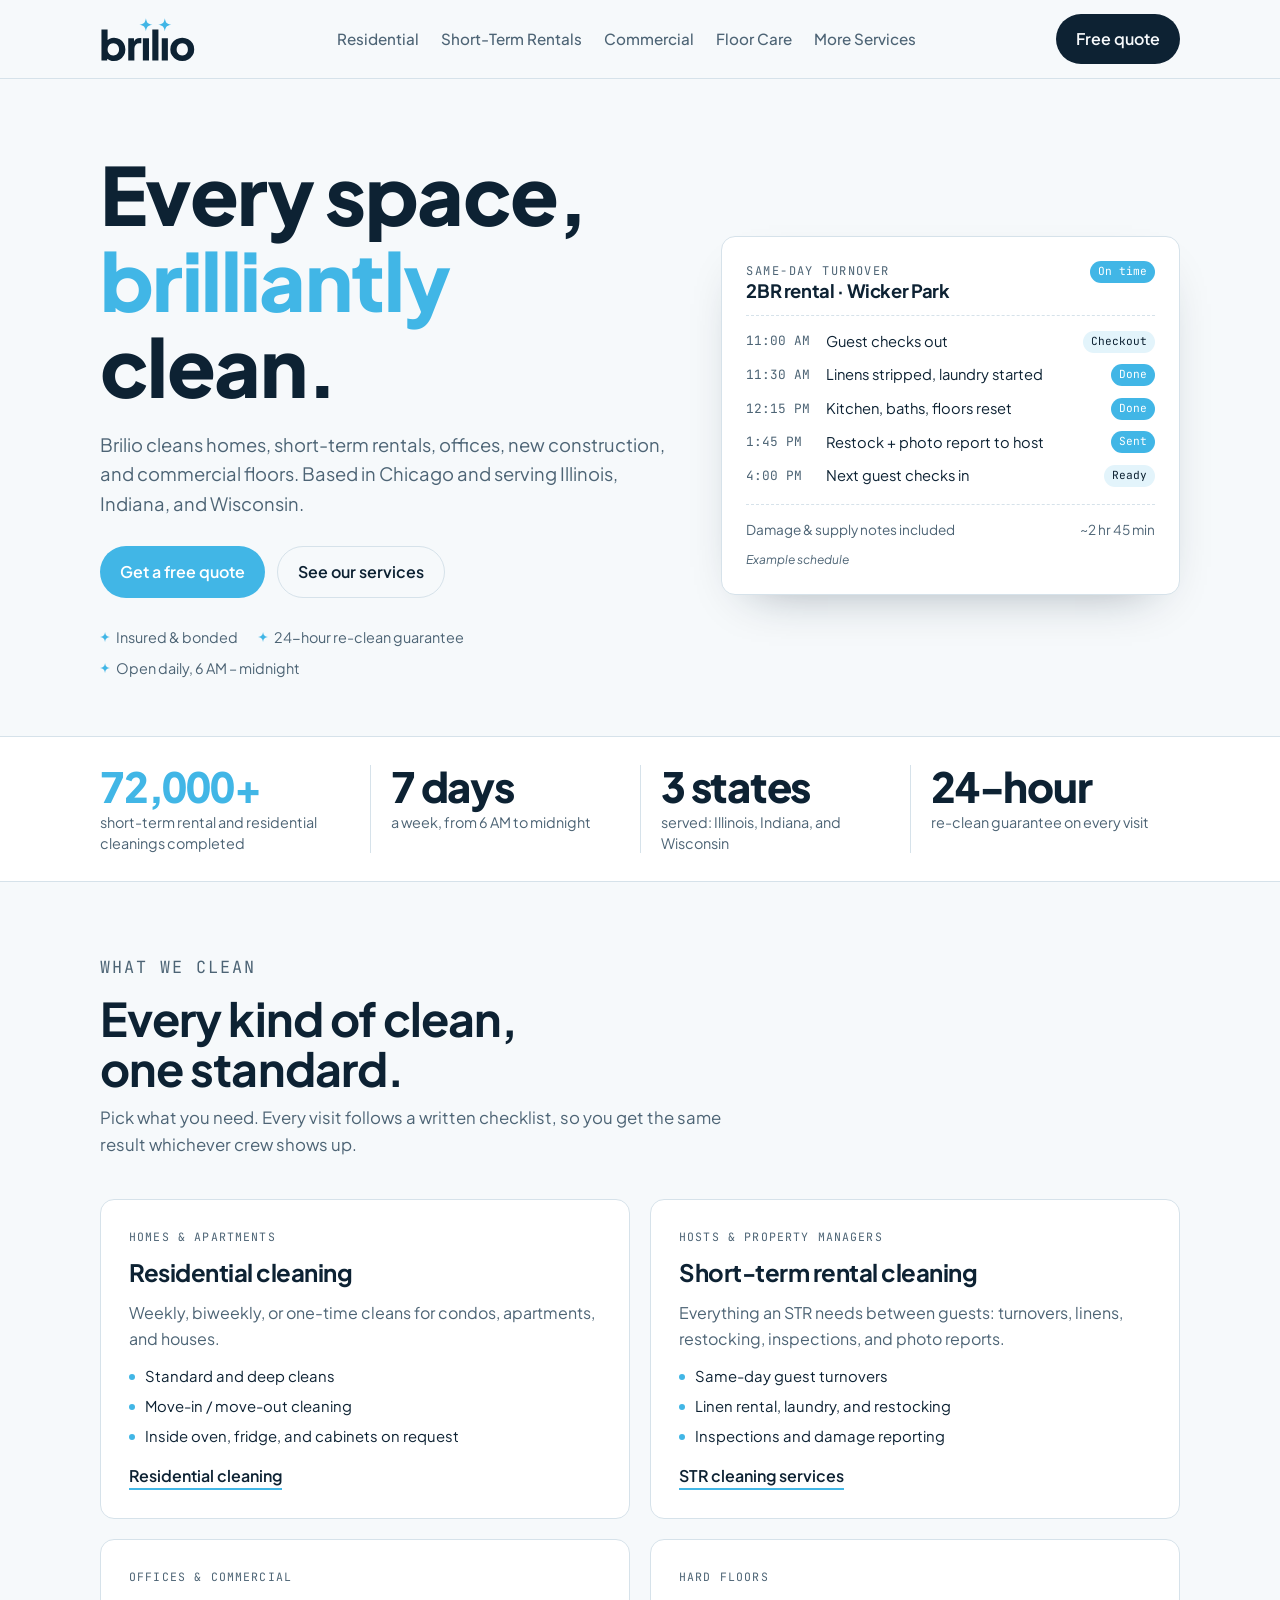
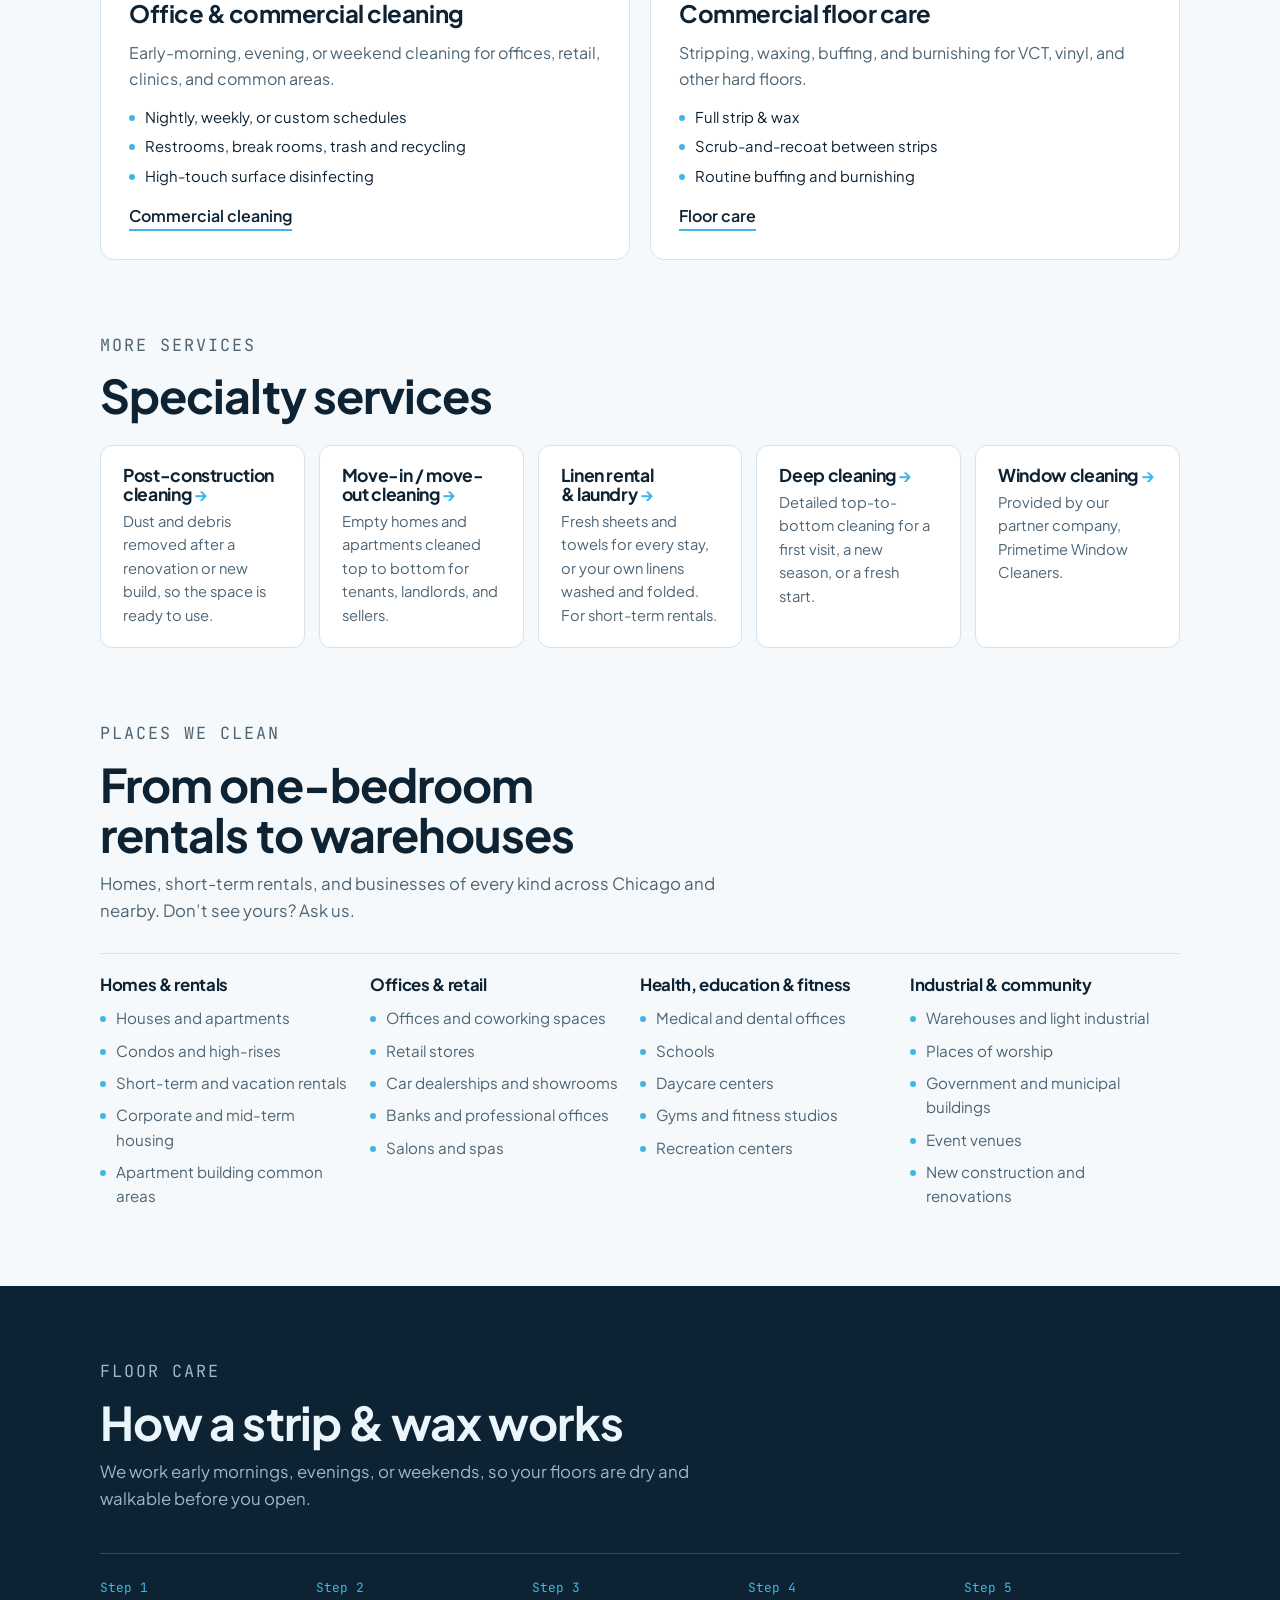
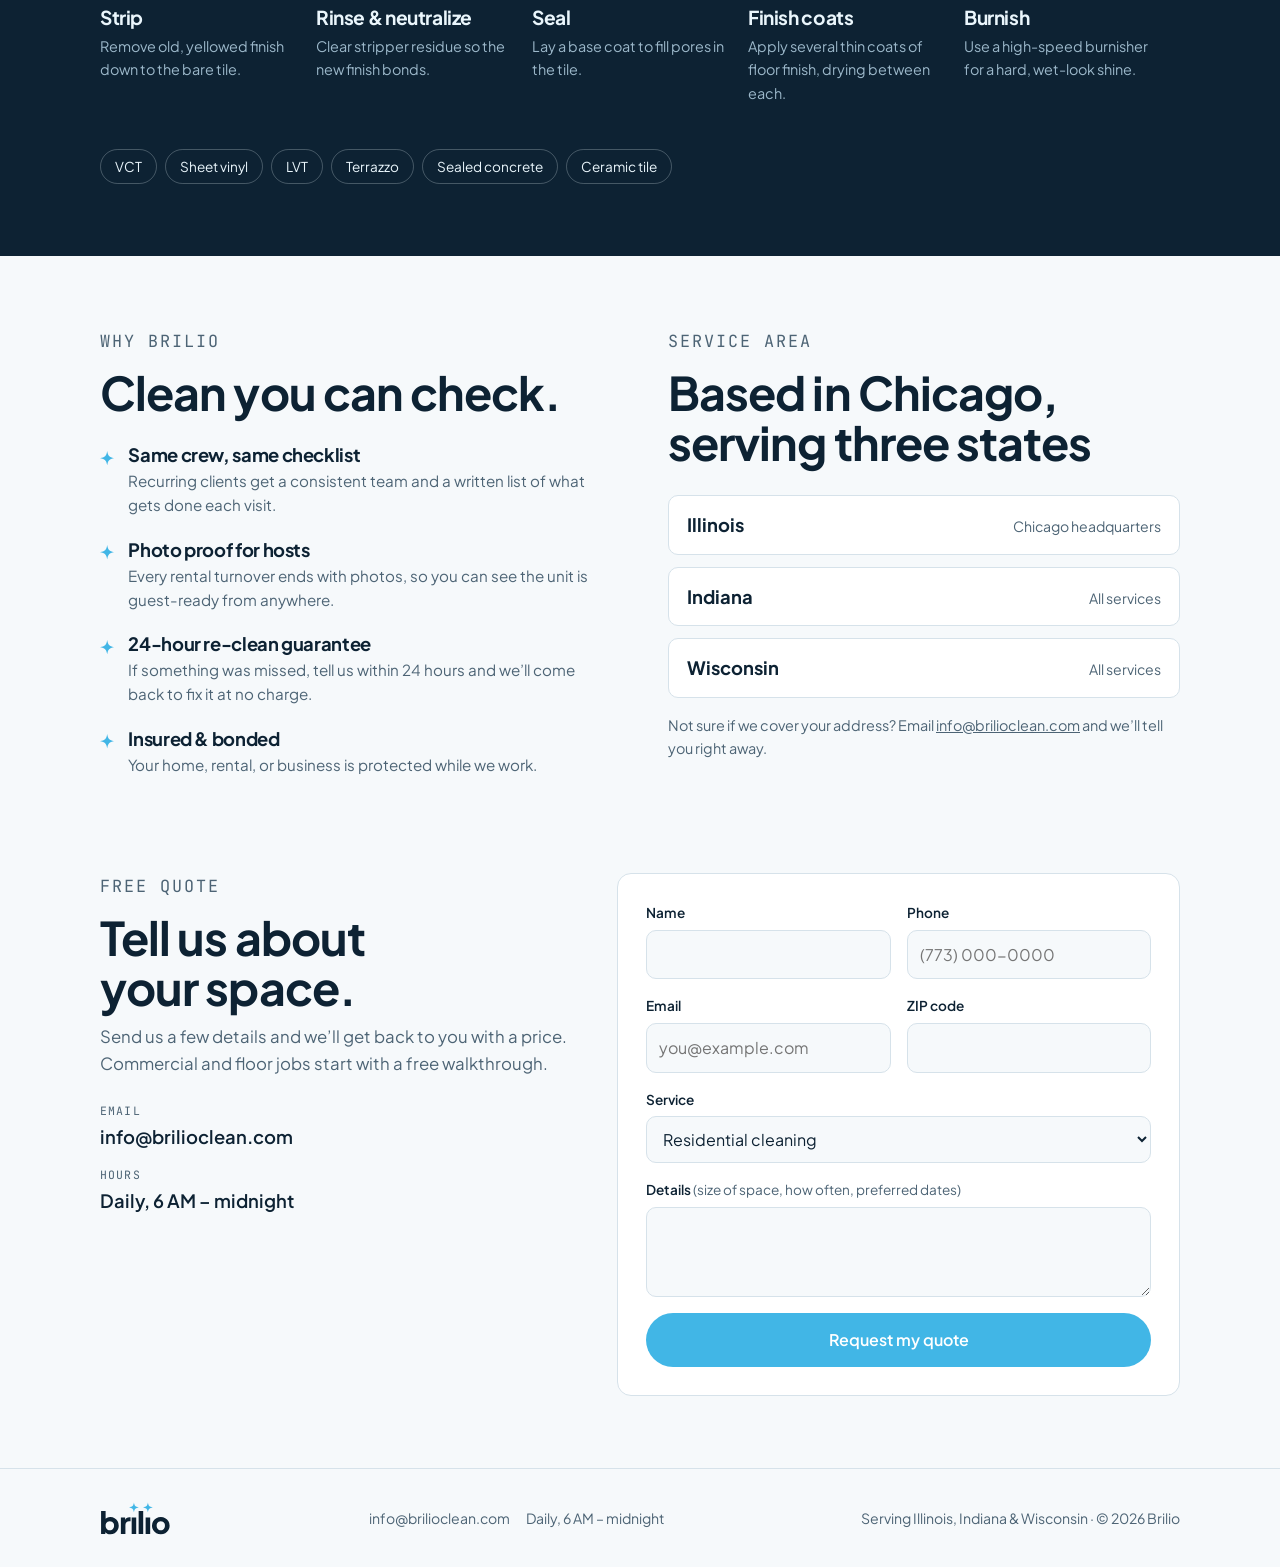
==== commit da756708: "Add a "Places we clean" section Twenty types of places in four groups (homes and rentals, offices an" ====
--- a/index.html
+++ b/index.html
@@ -149,6 +149,17 @@
     </div>
   </section>
 
+  <section class="block" id="places" style="padding-top:0">
+    <div class="wrap">
+      <div class="head" style="margin-bottom:28px">
+        <p class="eyebrow">Places we clean</p>
+        <h2>From one-bedroom rentals to warehouses</h2>
+        <p>Homes, short-term rentals, and businesses of every kind across Chicago and nearby. Don’t see yours? Ask us.</p>
+      </div>
+      <div class="places"><div class="place-group"><h3>Homes &amp; rentals</h3><ul><li>Houses and apartments</li><li>Condos and high-rises</li><li>Short-term and vacation rentals</li><li>Corporate and mid-term housing</li><li>Apartment building common areas</li></ul></div><div class="place-group"><h3>Offices &amp; retail</h3><ul><li>Offices and coworking spaces</li><li>Retail stores</li><li>Car dealerships and showrooms</li><li>Banks and professional offices</li><li>Salons and spas</li></ul></div><div class="place-group"><h3>Health, education &amp; fitness</h3><ul><li>Medical and dental offices</li><li>Schools</li><li>Daycare centers</li><li>Gyms and fitness studios</li><li>Recreation centers</li></ul></div><div class="place-group"><h3>Industrial &amp; community</h3><ul><li>Warehouses and light industrial</li><li>Places of worship</li><li>Government and municipal buildings</li><li>Event venues</li><li>New construction and renovations</li></ul></div></div>
+    </div>
+  </section>
+
   <section class="block band" id="floors">
     <div class="wrap">
       <div class="head">
@@ -226,7 +237,7 @@
             <option>Residential cleaning</option>
             <option>Short-term rental (STR) cleaning</option>
             <option>Office & commercial</option>
-            <option>Floor care (strip, wax, buff)</option>
+            <option>Floor care (strip, wax, scrub, buff)</option>
             <option>Post-construction cleaning</option>
             <option>Move-in / move-out cleaning</option>
             <option>Deep cleaning</option>
--- a/styles.css
+++ b/styles.css
@@ -235,3 +235,12 @@
   .stats { grid-template-columns: 1fr 1fr; gap: 22px 0; }
   .stat:nth-child(3) { border-left: 0; padding-left: 0; }
 }
+
+/* places we clean */
+.places { display: grid; grid-template-columns: repeat(auto-fit, minmax(min(100%, 210px), 1fr)); gap: 0; border-top: 1px solid var(--line); }
+.place-group { padding: 22px 22px 6px 0; display: grid; gap: 12px; align-content: start; min-width: 0; }
+.place-group h3 { font-size: 1.05rem; font-weight: 700; }
+.place-group ul { margin: 0; padding: 0; list-style: none; display: grid; gap: 8px; color: var(--muted); font-size: .95rem; }
+.place-group li { display: flex; gap: 10px; align-items: baseline; }
+.place-group li::before { content: ""; width: 6px; height: 6px; border-radius: 50%; background: var(--sky); flex: none; transform: translateY(-2px); }
+@media (max-width: 1000px) and (min-width: 521px) { .places { grid-template-columns: 1fr 1fr; } }
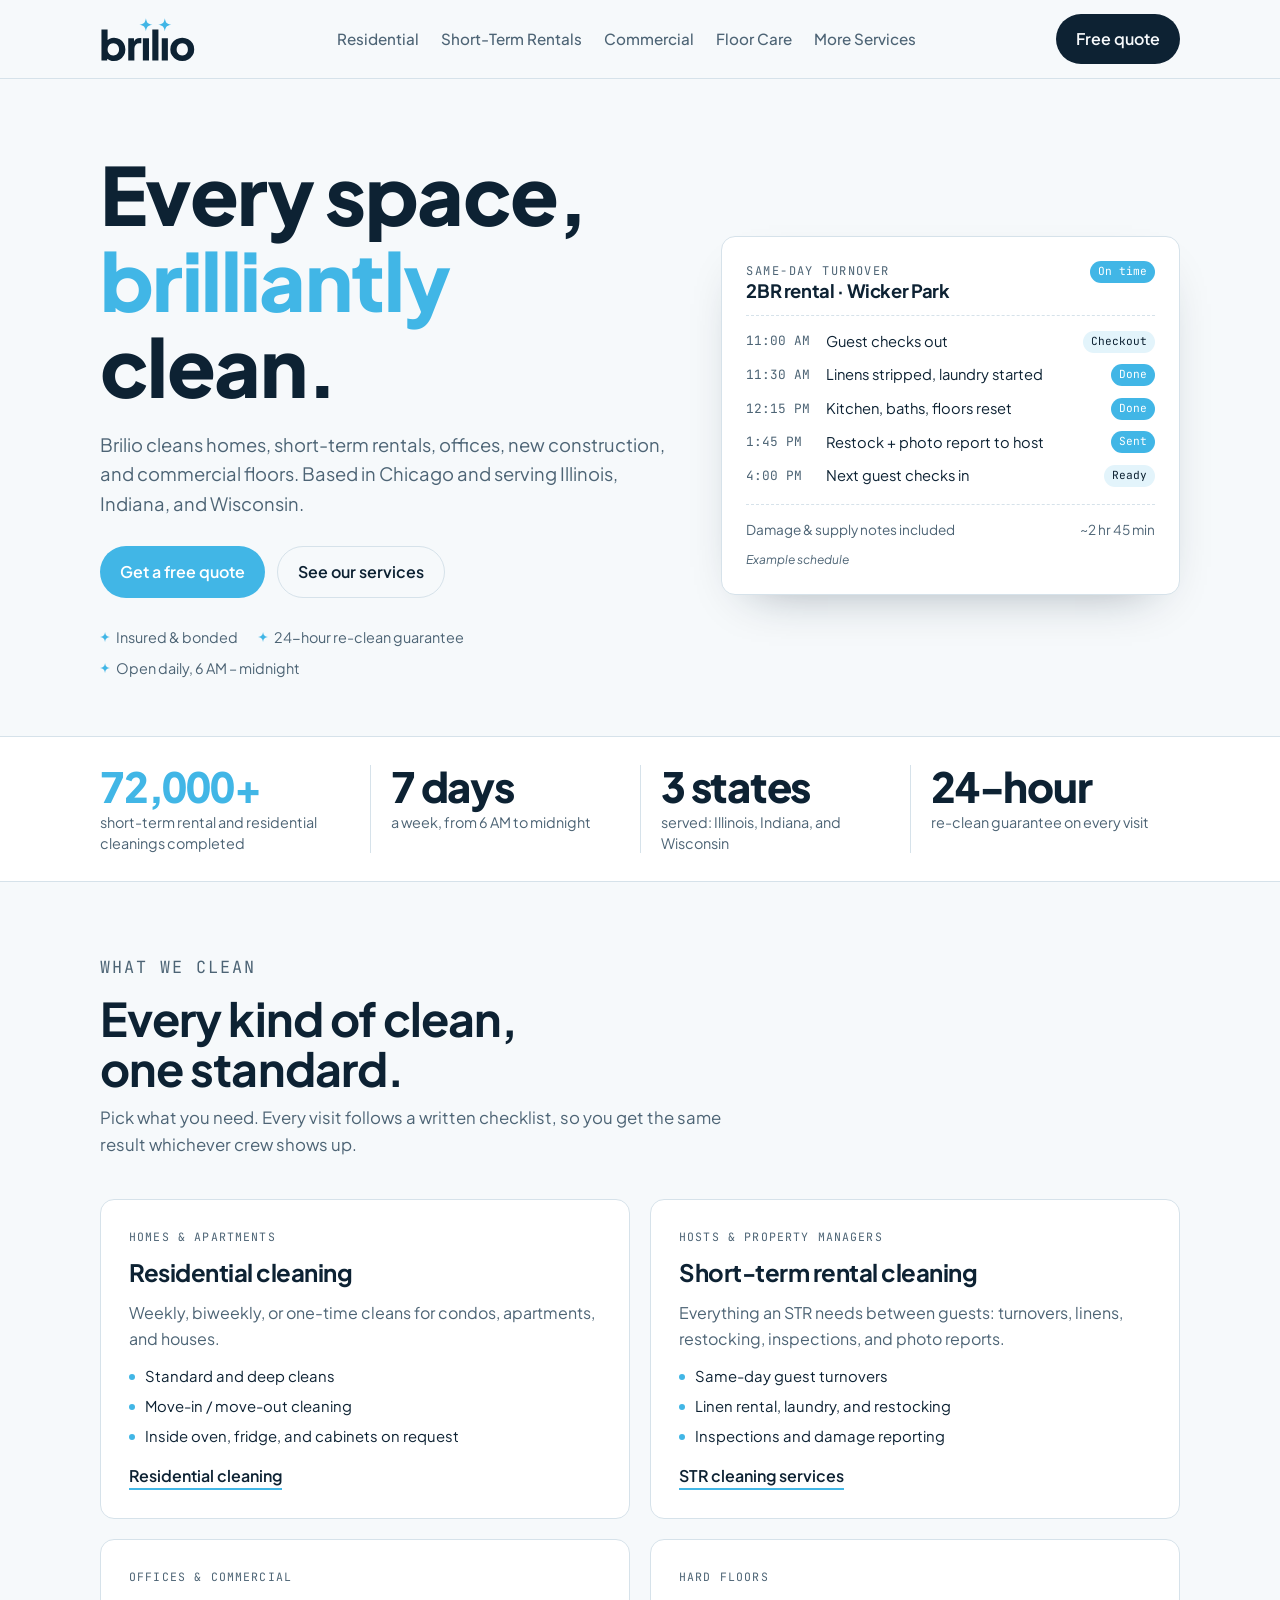
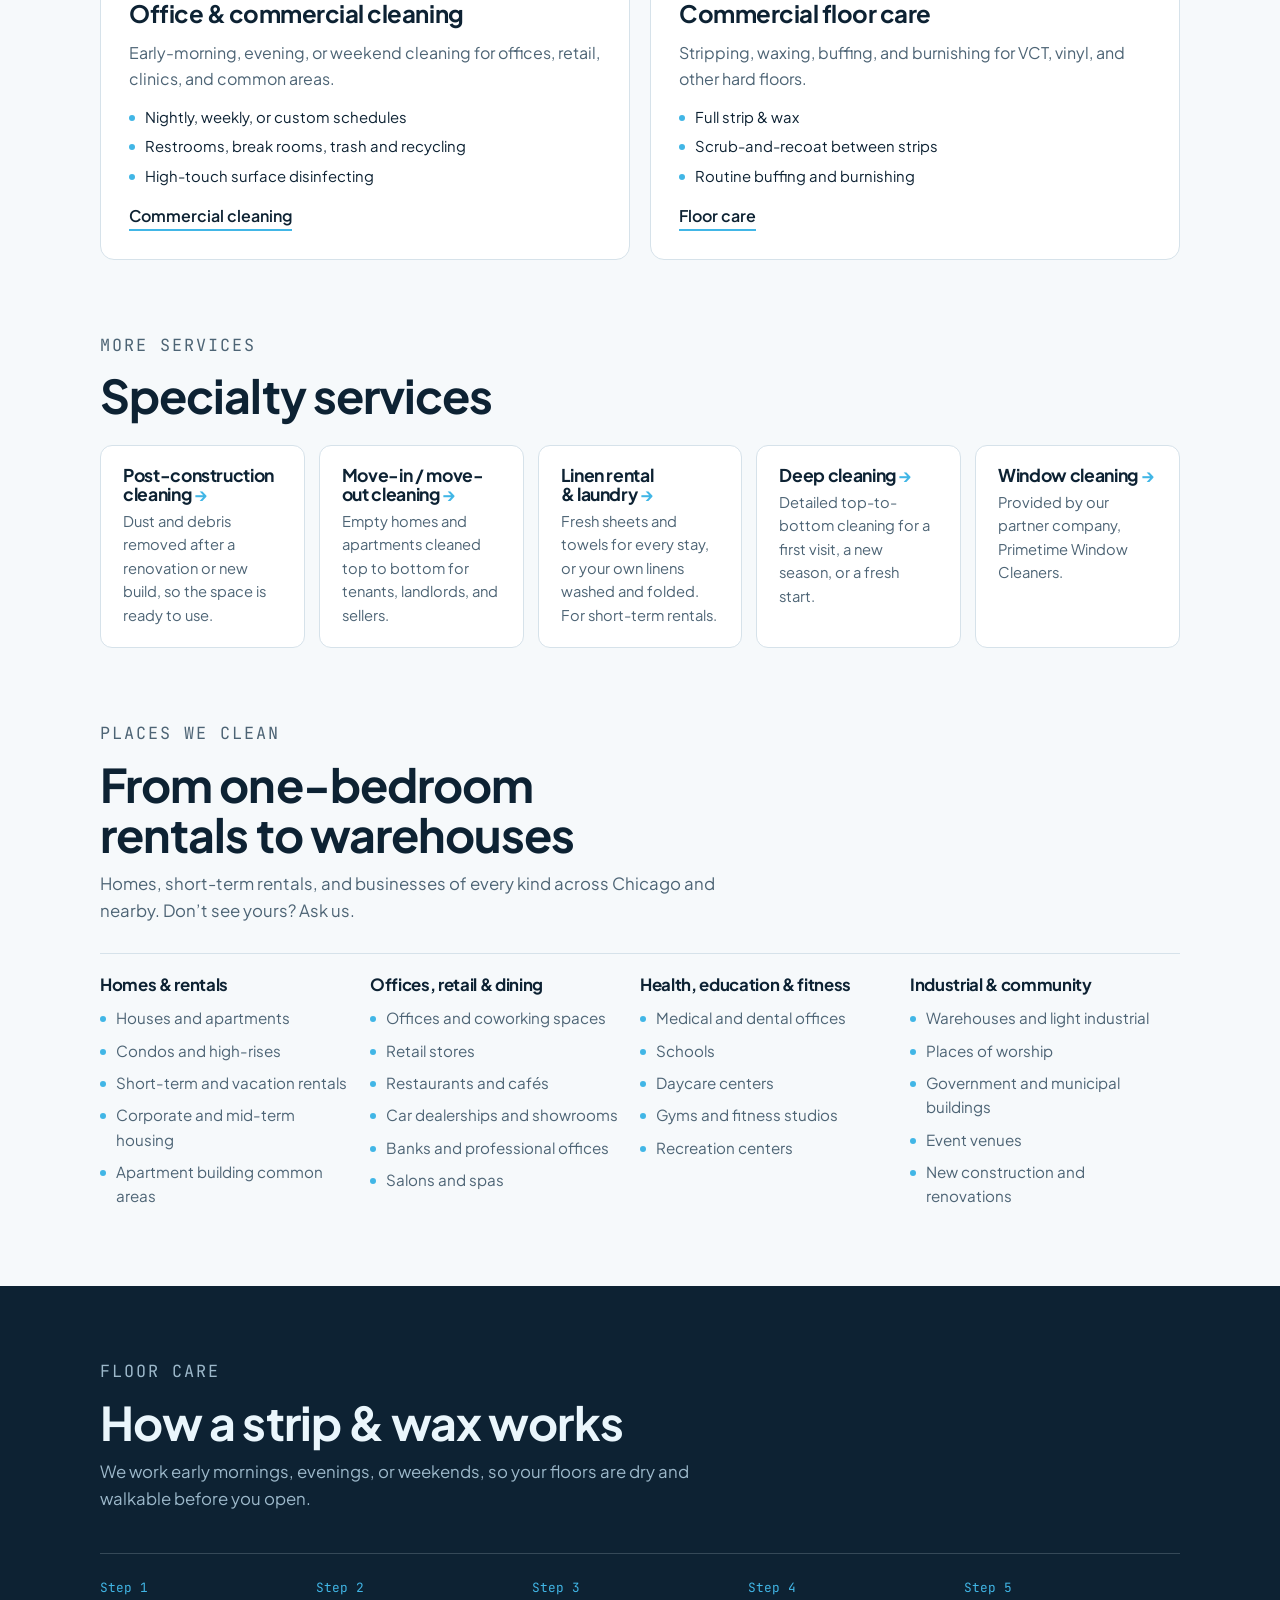
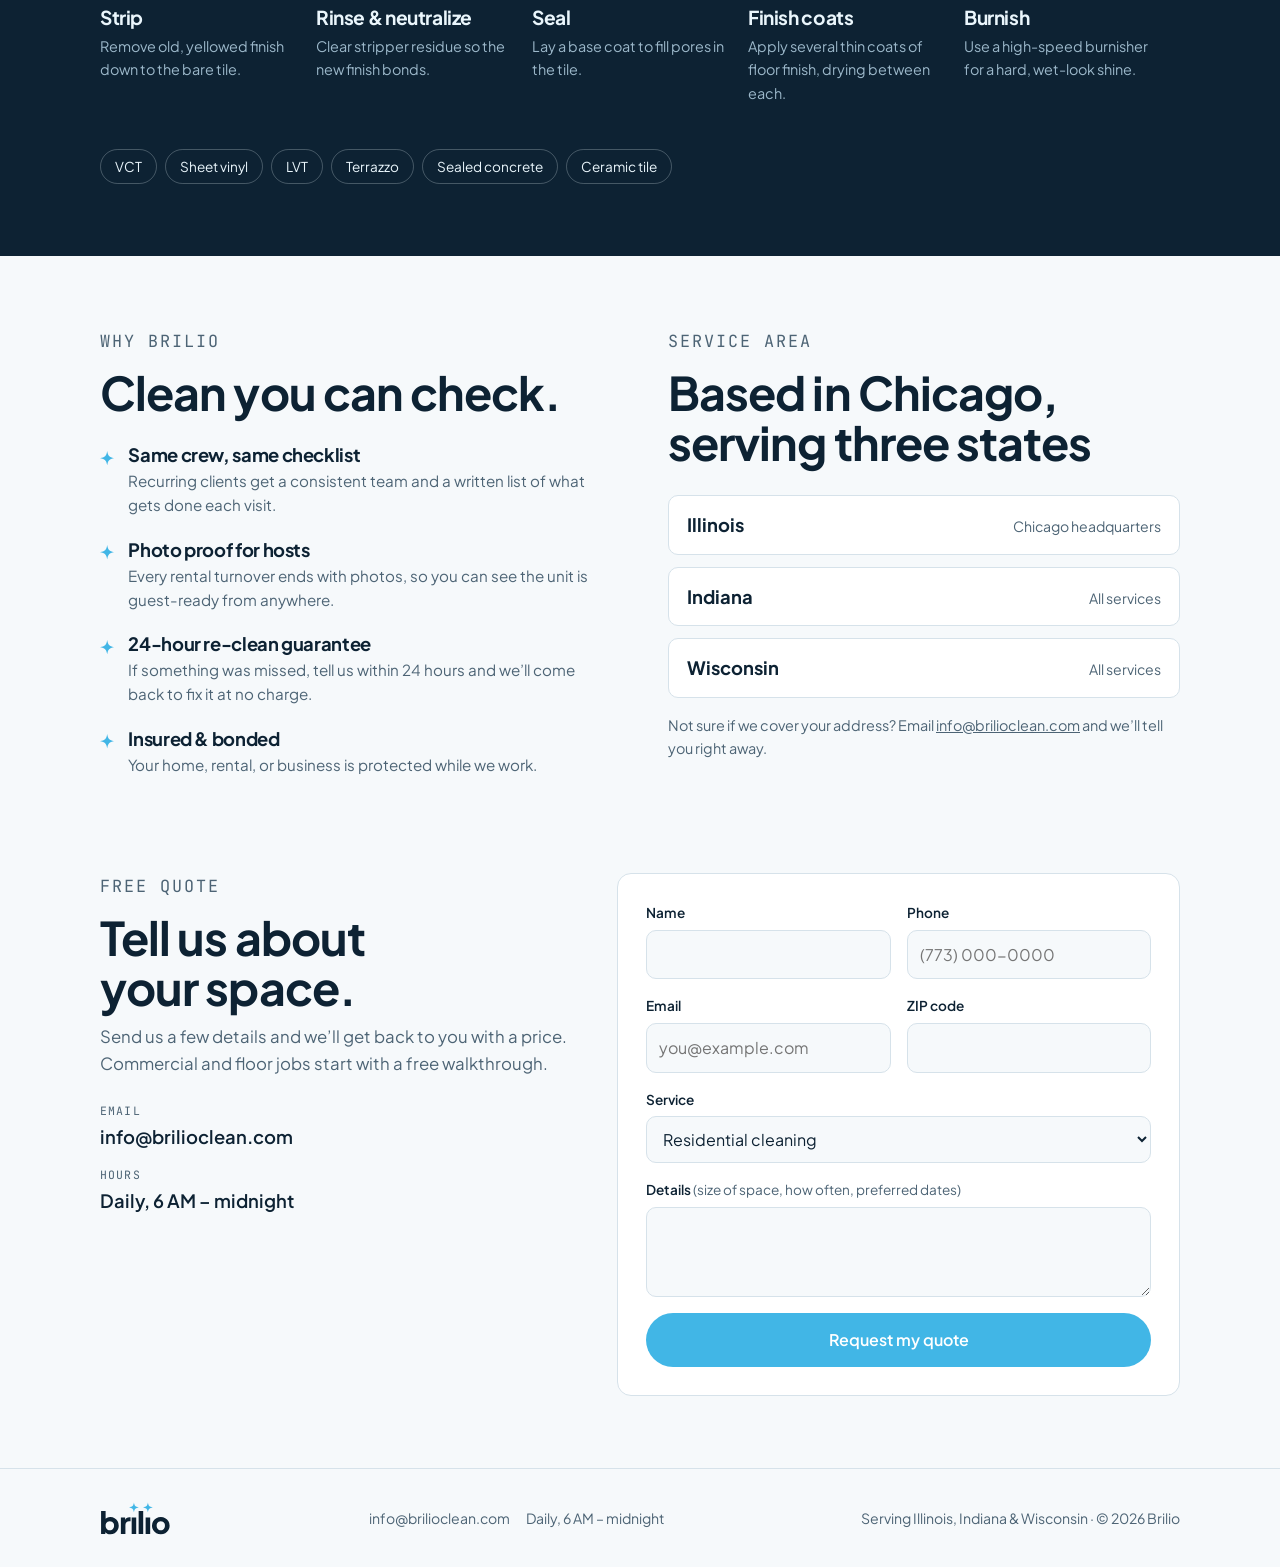
==== commit e382f368: "Add restaurants and cafés to the places we clean Co-Authored-By: Claude Opus 5.5 <noreply@anthropic." ====
--- a/index.html
+++ b/index.html
@@ -156,7 +156,7 @@
         <h2>From one-bedroom rentals to warehouses</h2>
         <p>Homes, short-term rentals, and businesses of every kind across Chicago and nearby. Don’t see yours? Ask us.</p>
       </div>
-      <div class="places"><div class="place-group"><h3>Homes &amp; rentals</h3><ul><li>Houses and apartments</li><li>Condos and high-rises</li><li>Short-term and vacation rentals</li><li>Corporate and mid-term housing</li><li>Apartment building common areas</li></ul></div><div class="place-group"><h3>Offices &amp; retail</h3><ul><li>Offices and coworking spaces</li><li>Retail stores</li><li>Car dealerships and showrooms</li><li>Banks and professional offices</li><li>Salons and spas</li></ul></div><div class="place-group"><h3>Health, education &amp; fitness</h3><ul><li>Medical and dental offices</li><li>Schools</li><li>Daycare centers</li><li>Gyms and fitness studios</li><li>Recreation centers</li></ul></div><div class="place-group"><h3>Industrial &amp; community</h3><ul><li>Warehouses and light industrial</li><li>Places of worship</li><li>Government and municipal buildings</li><li>Event venues</li><li>New construction and renovations</li></ul></div></div>
+      <div class="places"><div class="place-group"><h3>Homes &amp; rentals</h3><ul><li>Houses and apartments</li><li>Condos and high-rises</li><li>Short-term and vacation rentals</li><li>Corporate and mid-term housing</li><li>Apartment building common areas</li></ul></div><div class="place-group"><h3>Offices, retail &amp; dining</h3><ul><li>Offices and coworking spaces</li><li>Retail stores</li><li>Restaurants and cafés</li><li>Car dealerships and showrooms</li><li>Banks and professional offices</li><li>Salons and spas</li></ul></div><div class="place-group"><h3>Health, education &amp; fitness</h3><ul><li>Medical and dental offices</li><li>Schools</li><li>Daycare centers</li><li>Gyms and fitness studios</li><li>Recreation centers</li></ul></div><div class="place-group"><h3>Industrial &amp; community</h3><ul><li>Warehouses and light industrial</li><li>Places of worship</li><li>Government and municipal buildings</li><li>Event venues</li><li>New construction and renovations</li></ul></div></div>
     </div>
   </section>
 
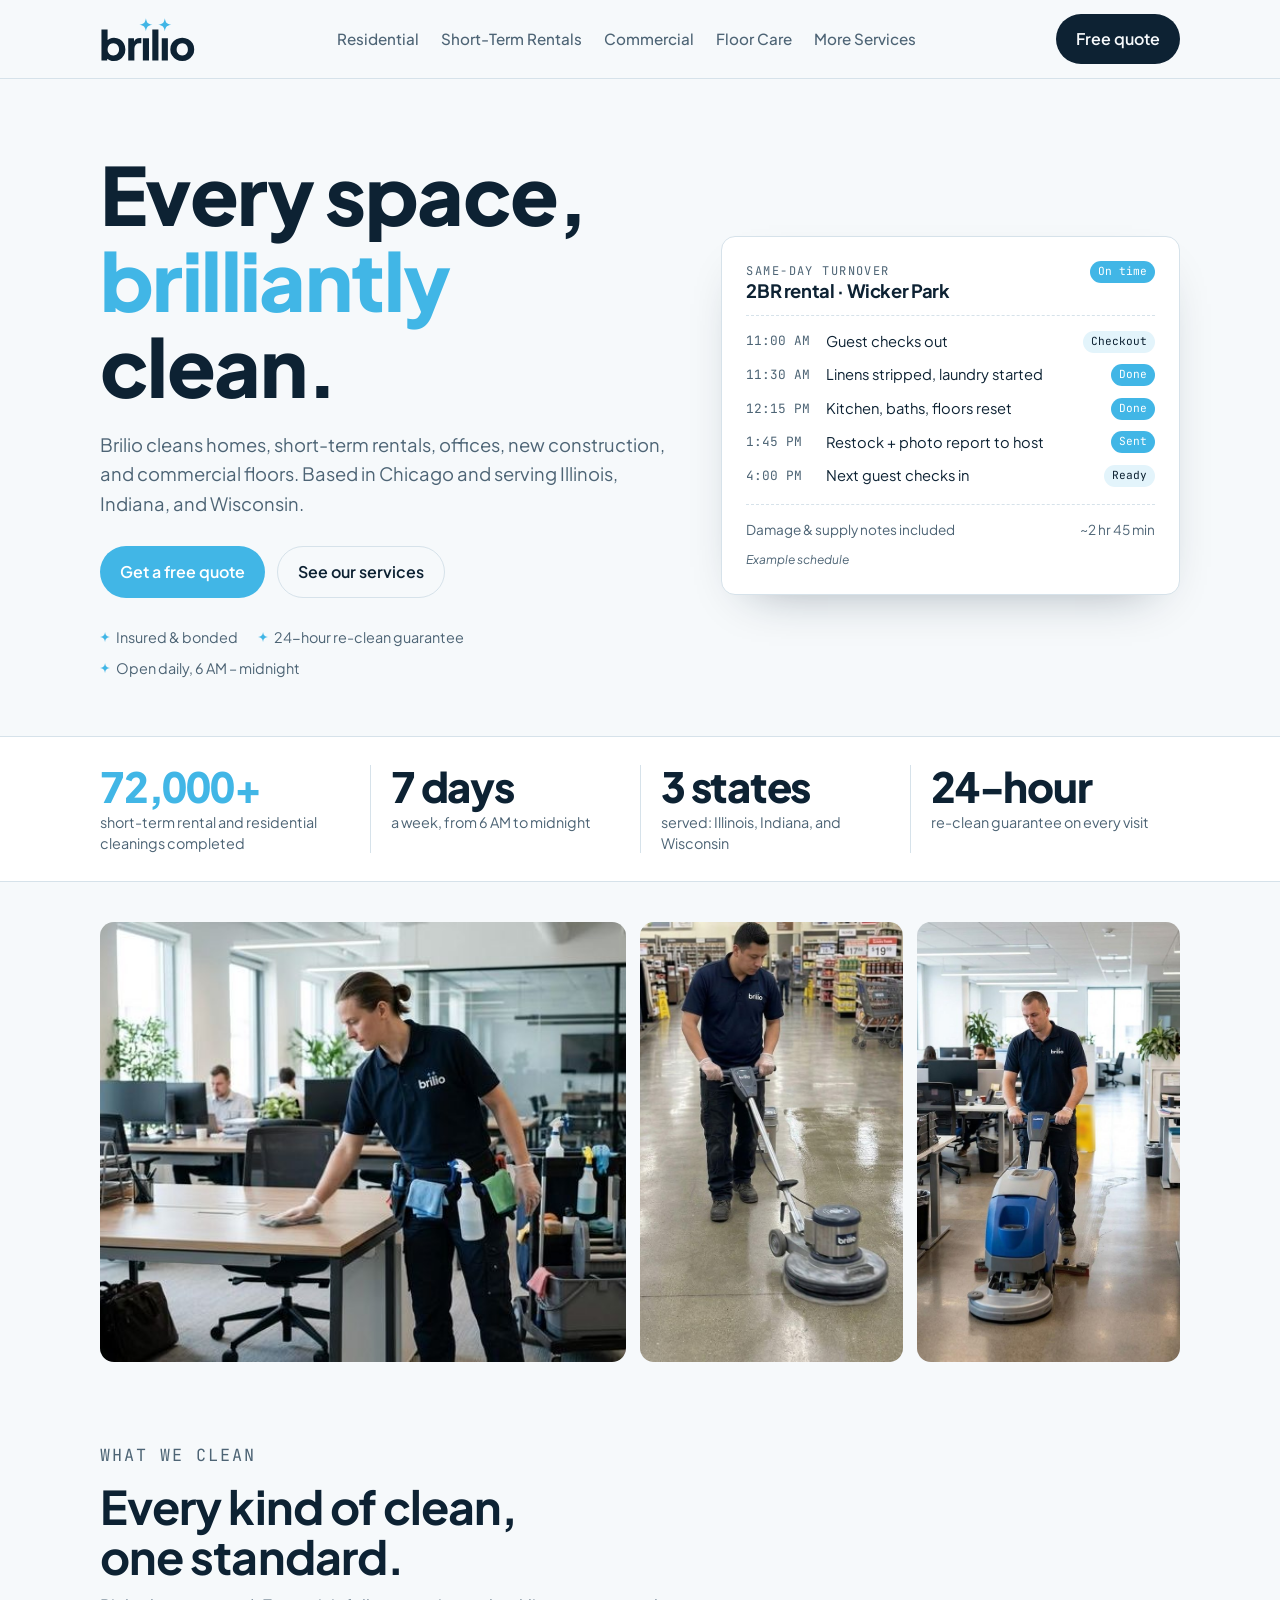
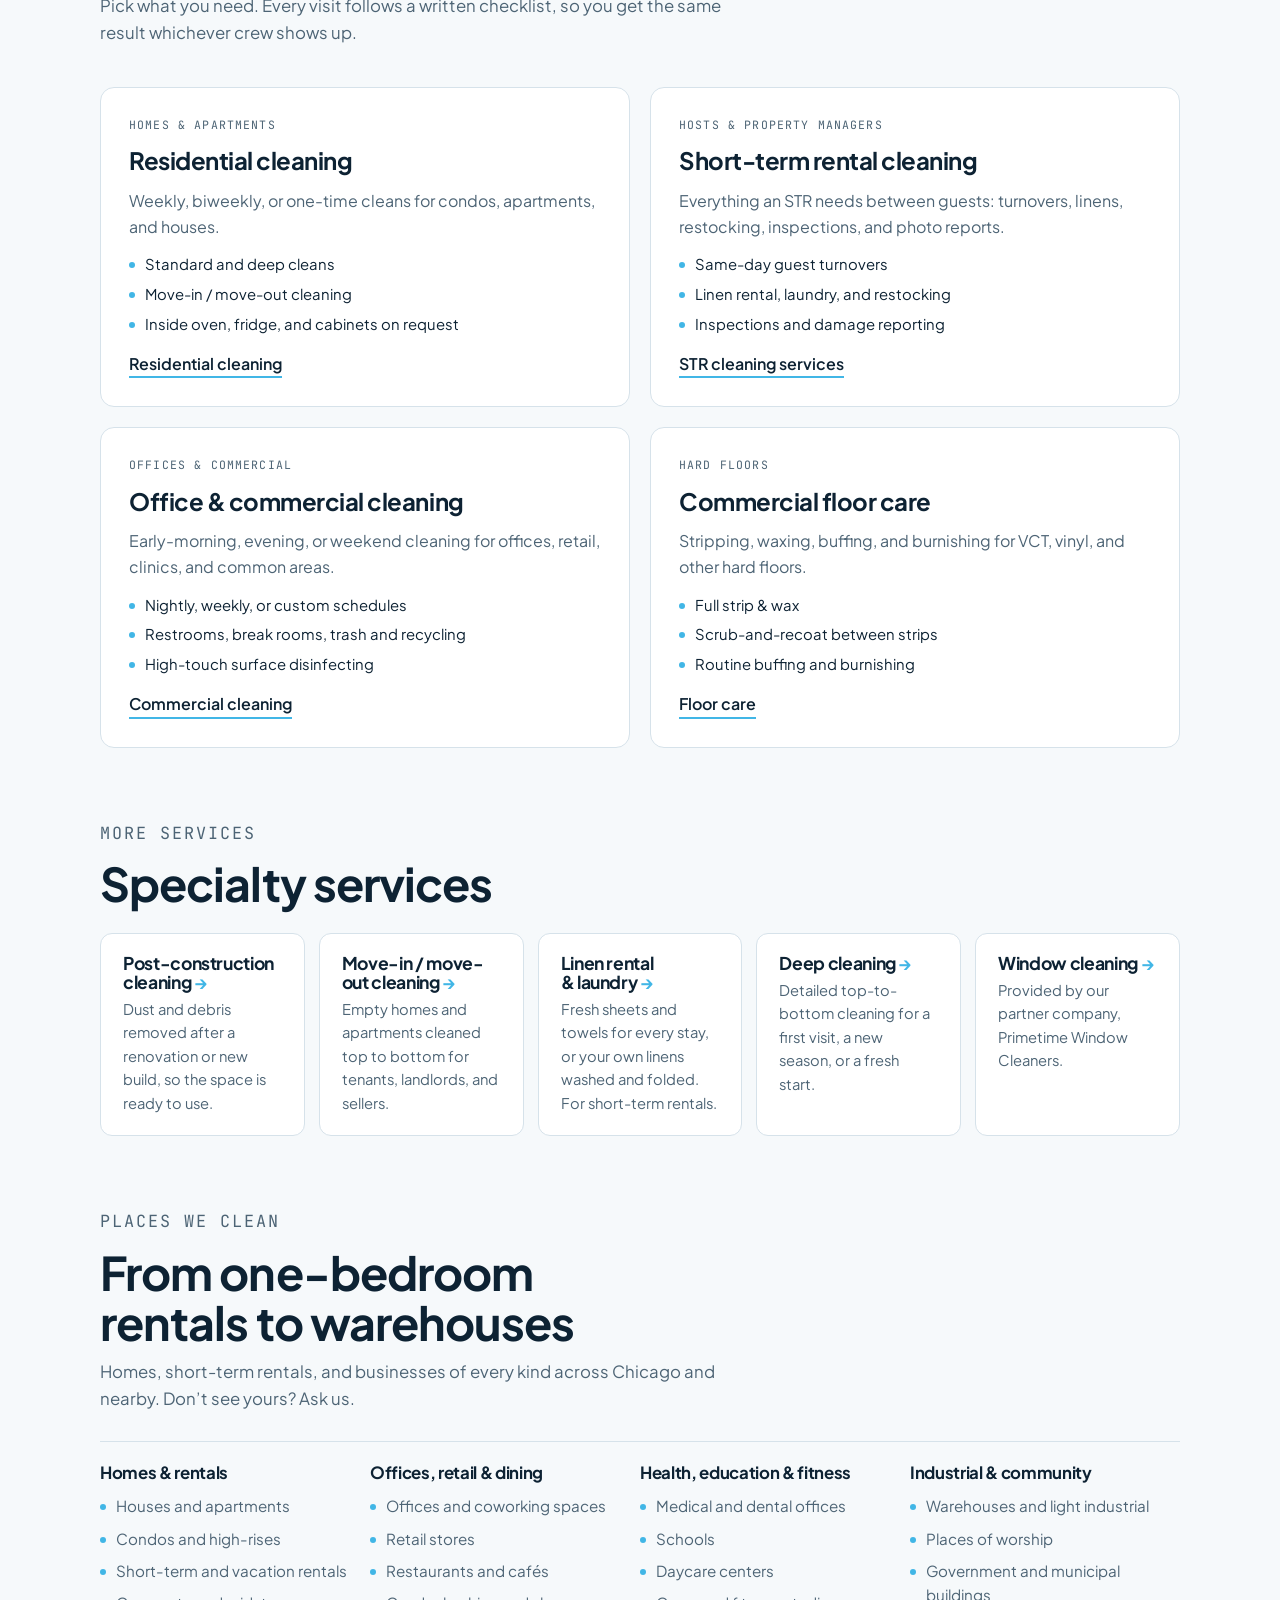
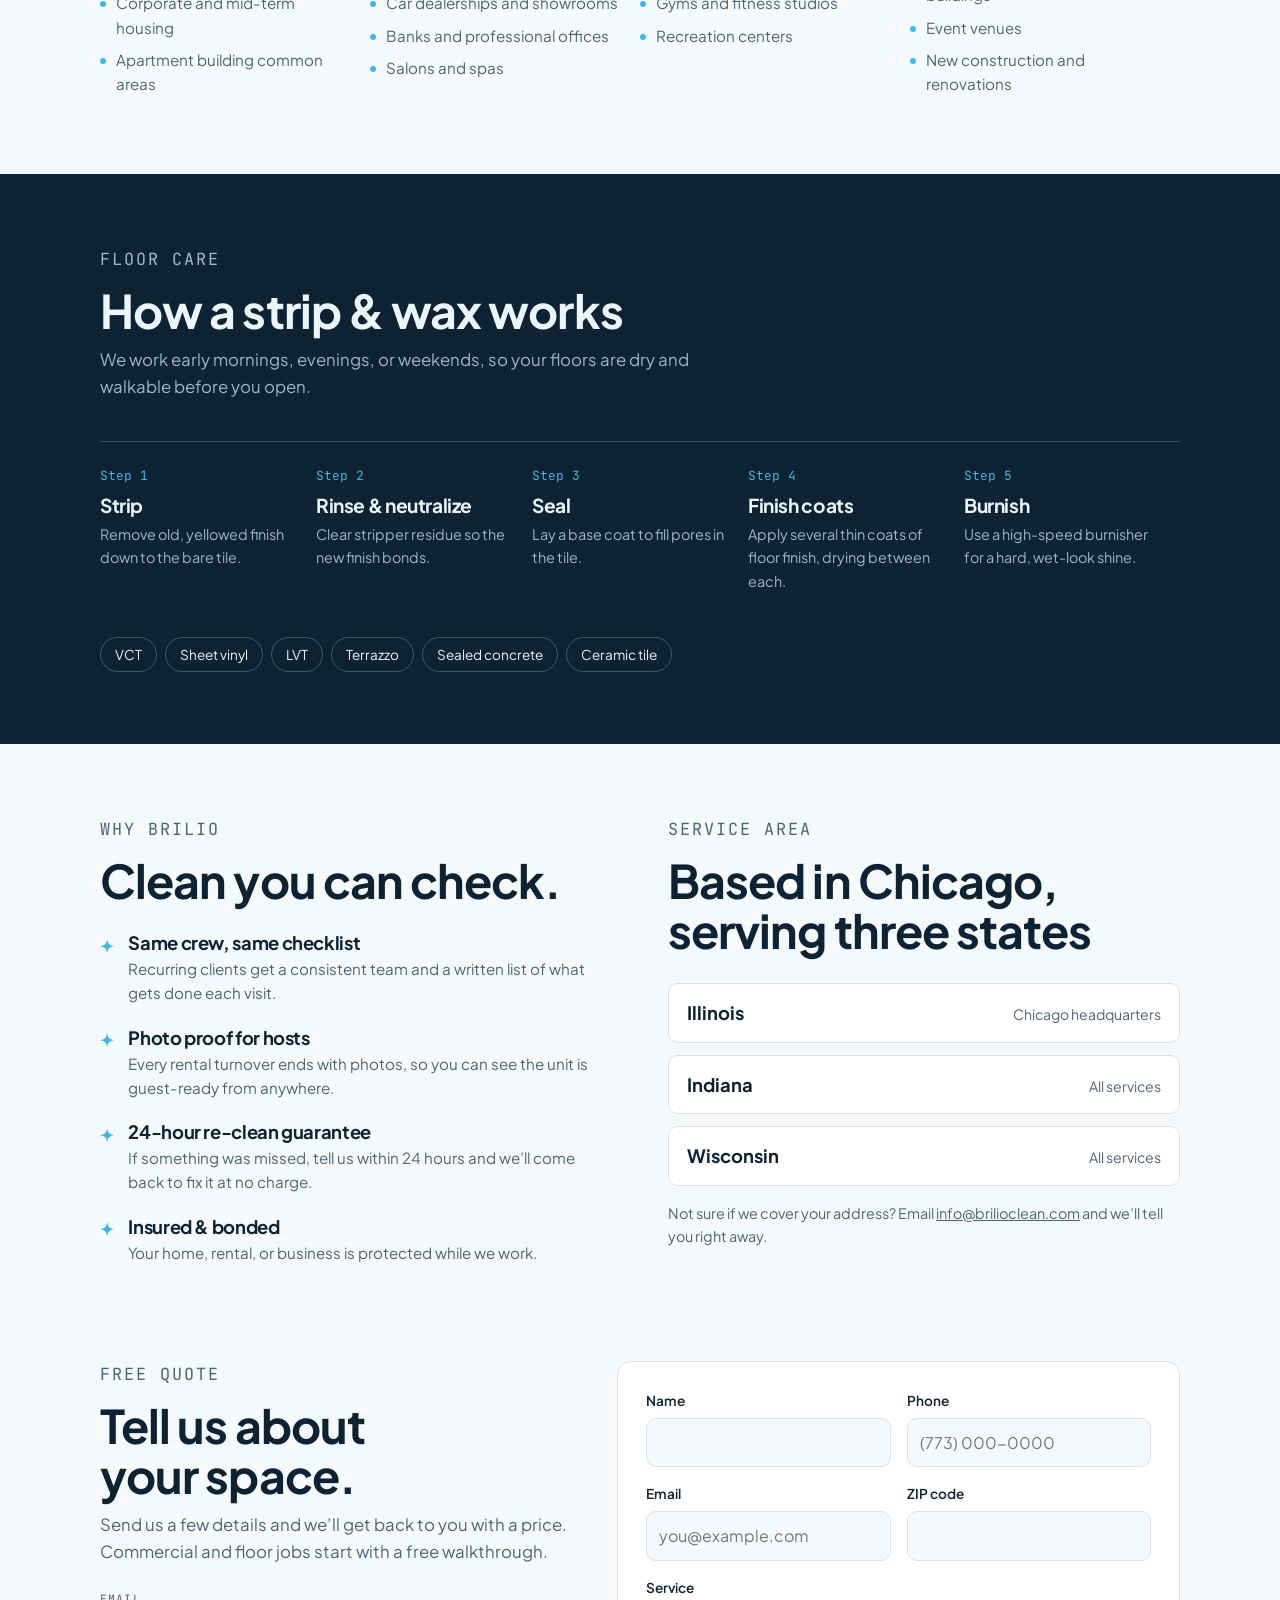
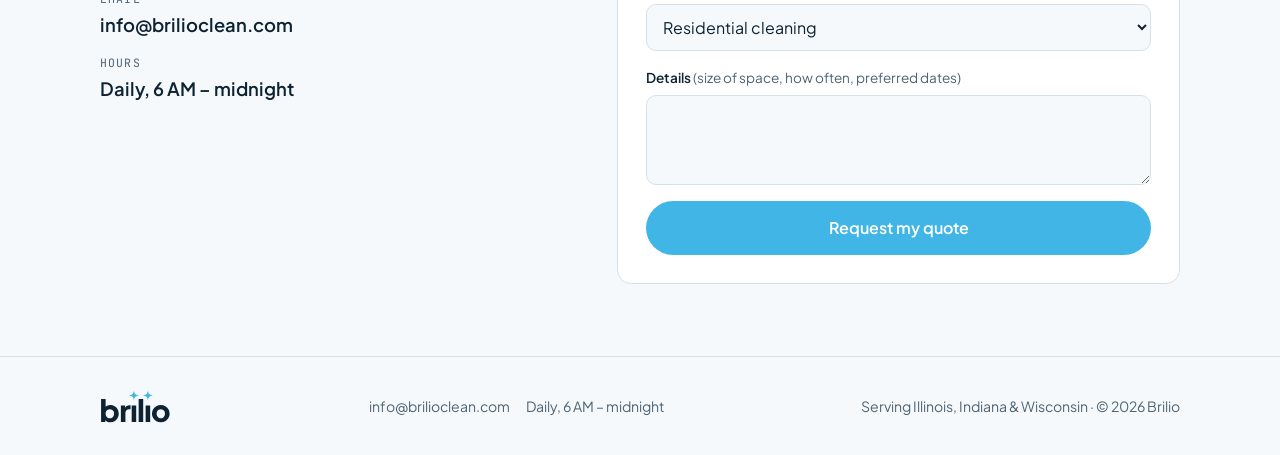
==== commit a7f24678: "Add team photos to the homepage, floor care, and commercial pages Five photos (desk cleaning, floor " ====
--- a/index.html
+++ b/index.html
@@ -93,6 +93,14 @@
     </div>
   </section>
 
+  <section class="photos-band" aria-label="Brilio at work">
+    <div class="wrap mosaic">
+      <figure class="m-wide"><img src="/images/office-desk-cleaning-800.jpg" srcset="/images/office-desk-cleaning-800.jpg 800w, /images/office-desk-cleaning-1400.jpg 1400w" sizes="(max-width: 760px) 100vw, 560px" width="1400" height="723" alt="Brilio cleaner wiping down an office desk, with a cleaning cart beside her" loading="lazy" decoding="async"></figure>
+      <figure><img src="/images/store-floor-buffing-800.jpg" srcset="/images/store-floor-buffing-800.jpg 800w, /images/store-floor-buffing-1400.jpg 836w" sizes="(max-width: 760px) 50vw, 280px" width="836" height="1004" alt="Brilio cleaner buffing a store floor to a high shine" loading="lazy" decoding="async"></figure>
+      <figure><img src="/images/office-floor-scrubber-800.jpg" srcset="/images/office-floor-scrubber-800.jpg 800w, /images/office-floor-scrubber-1400.jpg 896w" sizes="(max-width: 760px) 50vw, 280px" width="896" height="1200" alt="Brilio cleaner running a floor scrubber through an open-plan office" loading="lazy" decoding="async"></figure>
+    </div>
+  </section>
+
   <section class="block" id="services">
     <div class="wrap">
       <div class="head">
--- a/styles.css
+++ b/styles.css
@@ -244,3 +244,21 @@
 .place-group li { display: flex; gap: 10px; align-items: baseline; }
 .place-group li::before { content: ""; width: 6px; height: 6px; border-radius: 50%; background: var(--sky); flex: none; transform: translateY(-2px); }
 @media (max-width: 1000px) and (min-width: 521px) { .places { grid-template-columns: 1fr 1fr; } }
+
+/* photos */
+.photos-band { padding-block: 40px 8px; }
+.photos-band figure { margin: 0; border-radius: var(--radius); overflow: hidden; background: var(--line); min-width: 0; }
+.photos-band img { display: block; width: 100%; height: 100%; object-fit: cover; }
+.mosaic { display: grid; grid-template-columns: 2fr 1fr 1fr; gap: 14px; height: 440px; }
+.photo-row { display: grid; grid-template-columns: repeat(3, minmax(0, 1fr)); gap: 14px; }
+.photo-row figure { aspect-ratio: 4 / 5; }
+@media (max-width: 760px) {
+  .mosaic { grid-template-columns: 1fr 1fr; height: auto; }
+  .mosaic .m-wide { grid-column: 1 / -1; aspect-ratio: 16 / 9; }
+  .mosaic figure:not(.m-wide) { aspect-ratio: 4 / 5; }
+}
+@media (max-width: 600px) {
+  .photo-row { grid-template-columns: 1fr 1fr; }
+  .photo-row figure:first-child { grid-column: 1 / -1; aspect-ratio: 4 / 3; }
+  .photo-row figure:first-child img { object-position: center 30%; }
+}
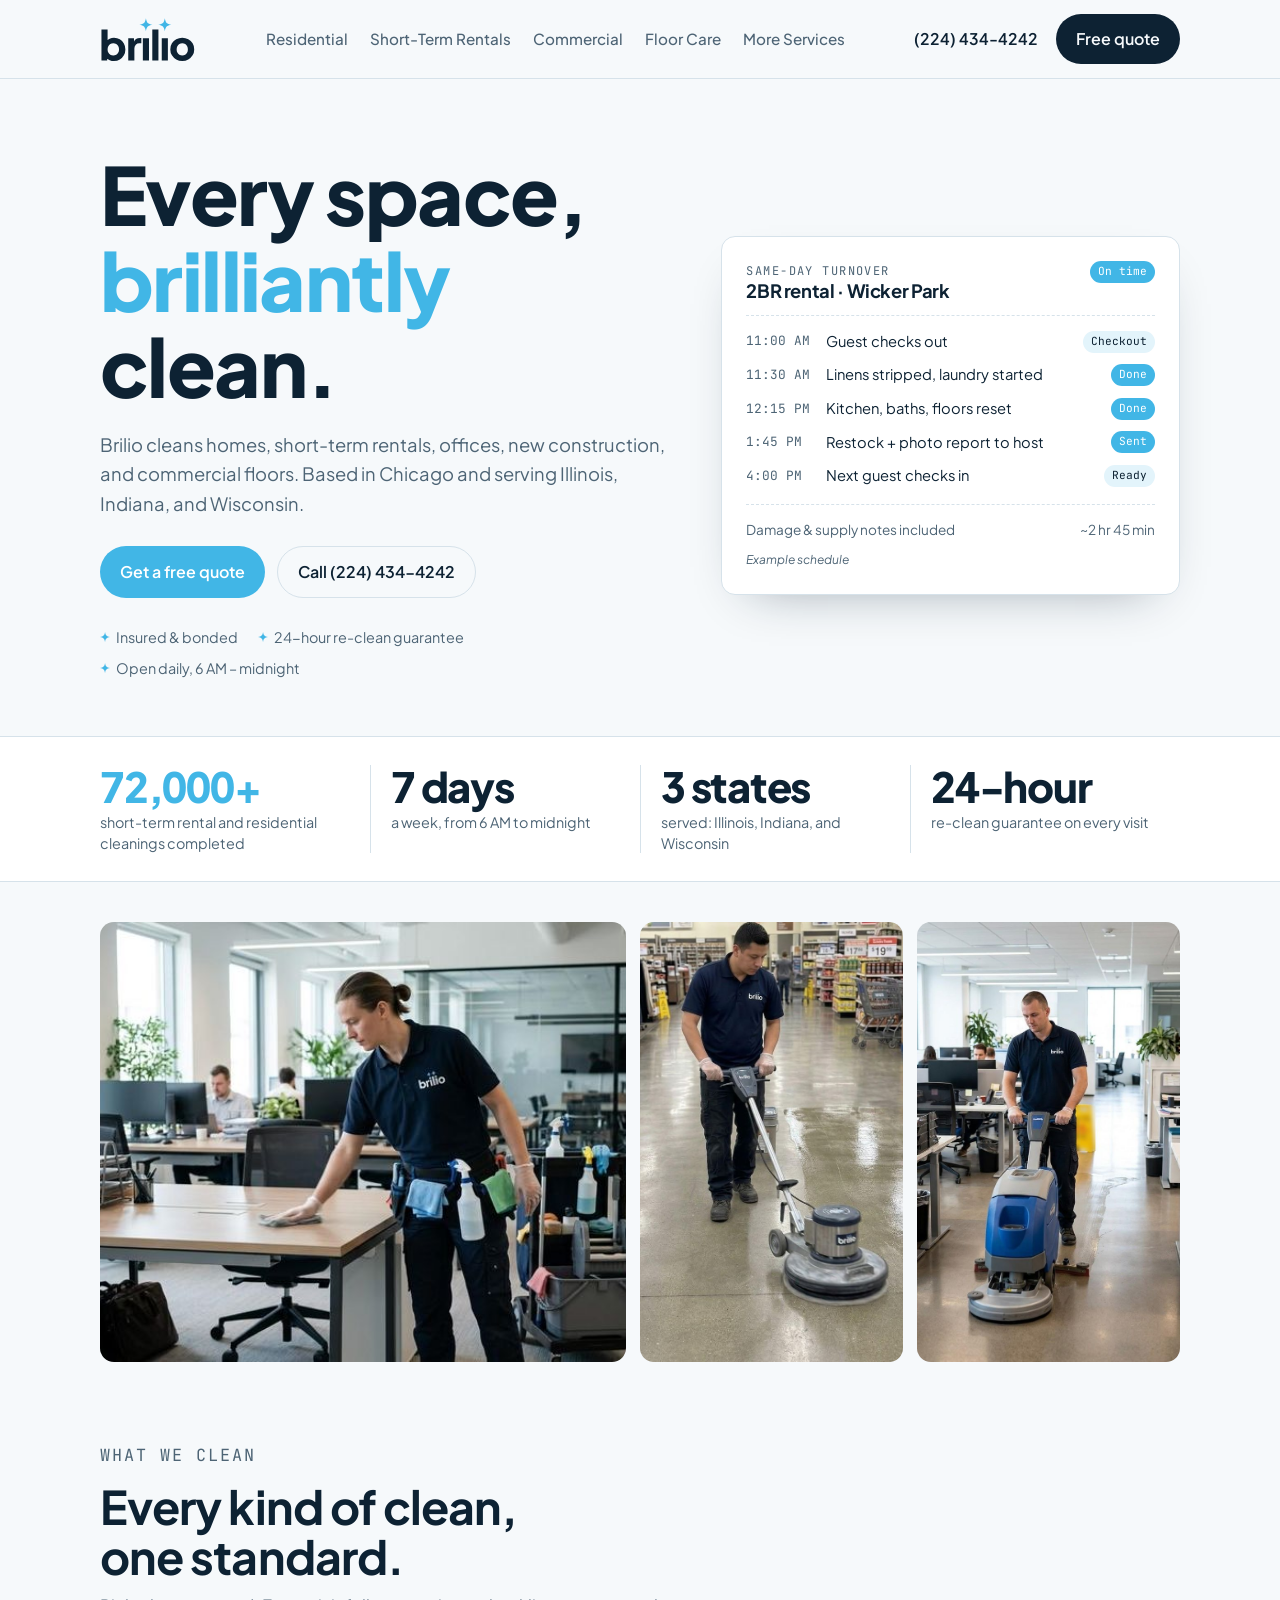
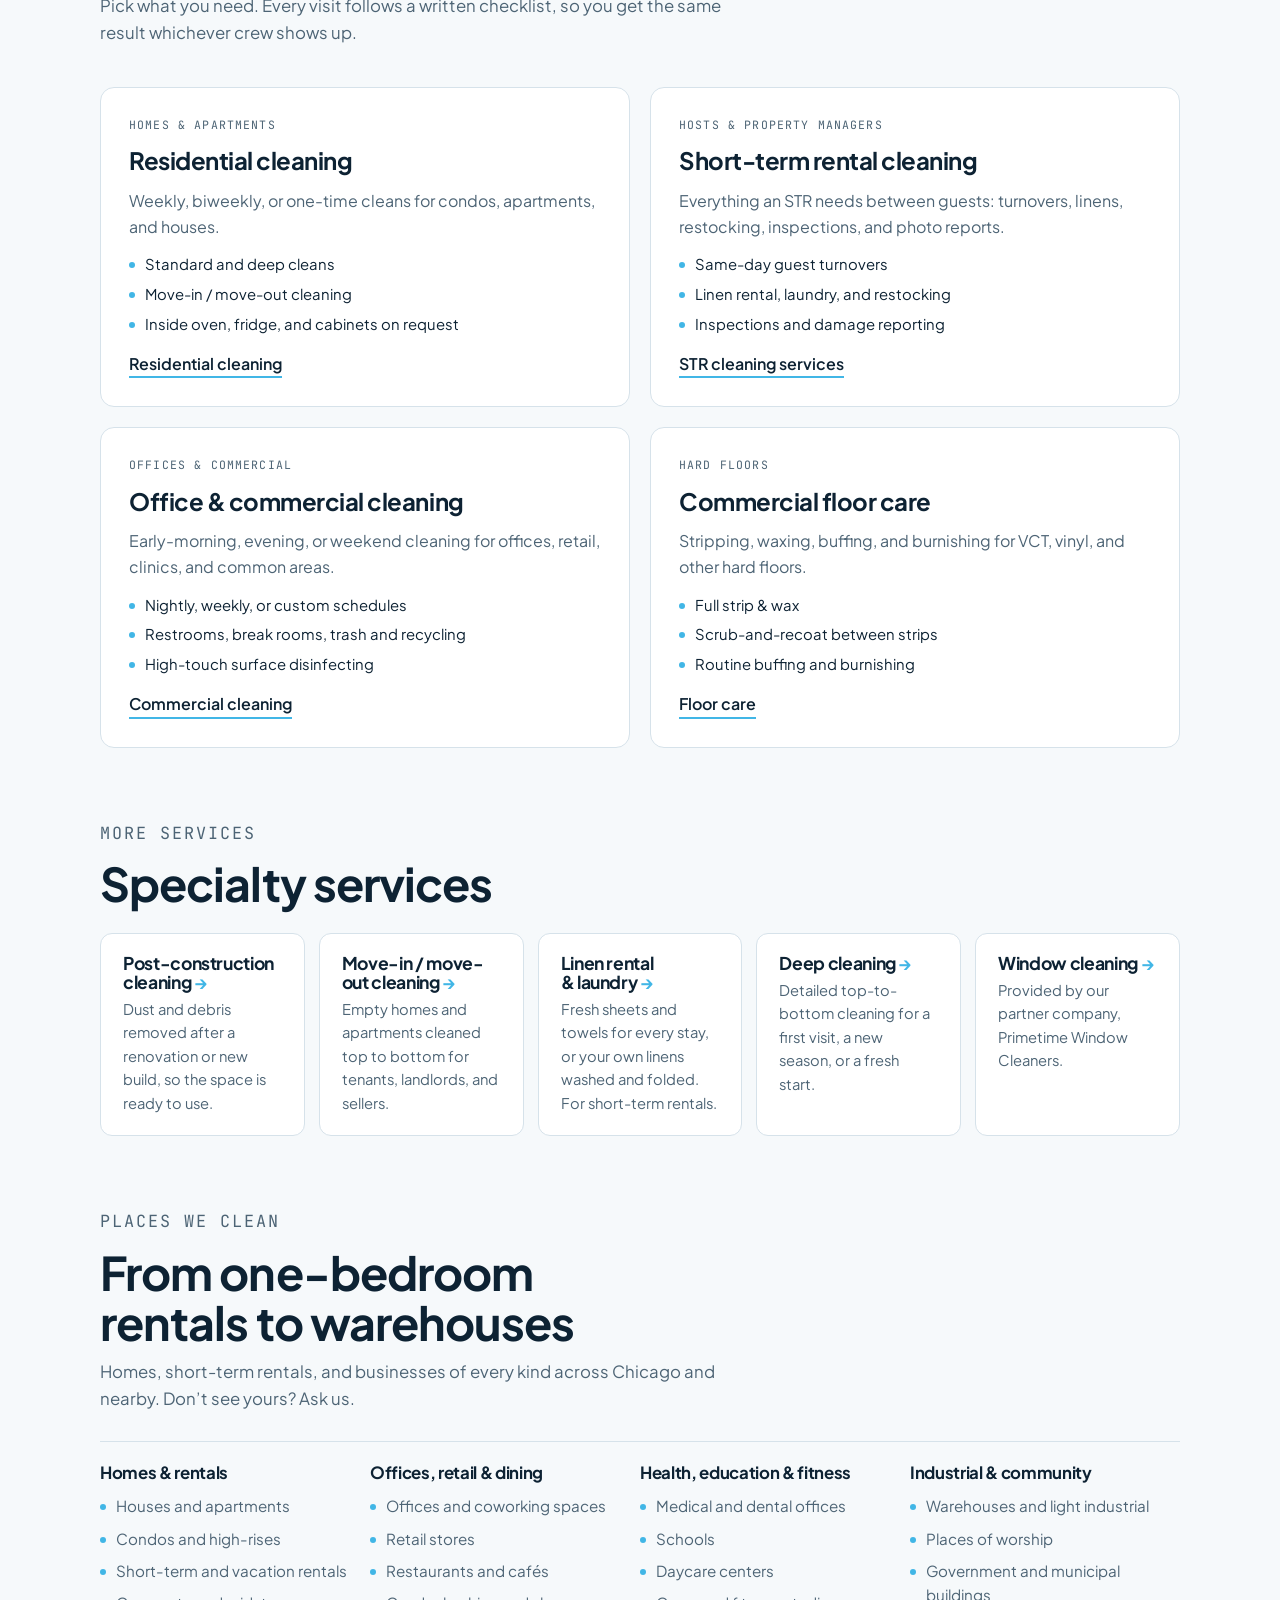
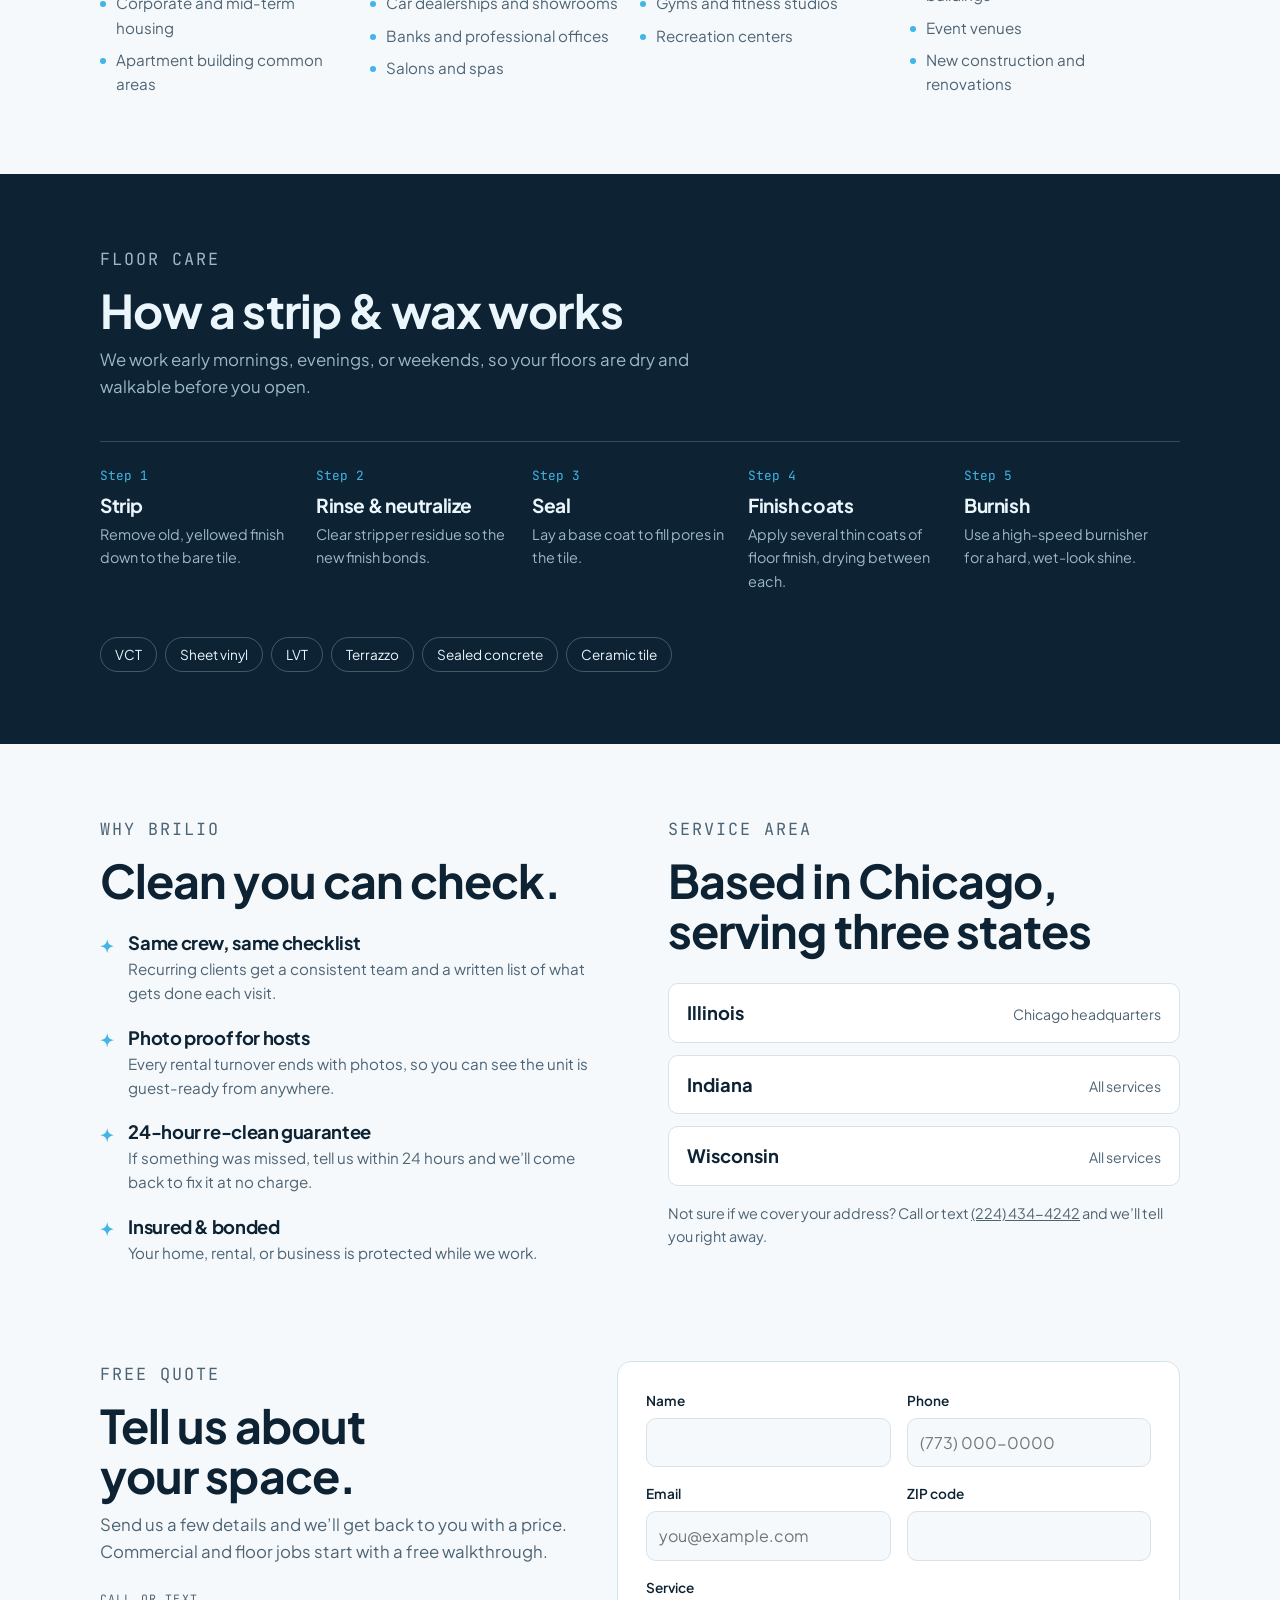
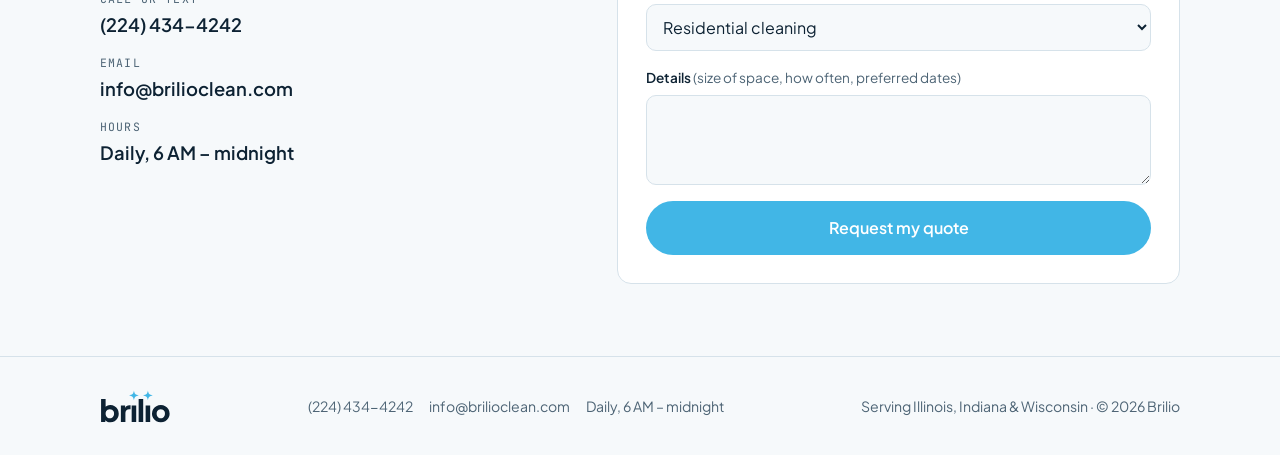
==== commit 7cd4d22a: "Update phone to (224) 434-4242 and show it on the site again Swap the business number in tools/build" ====
--- a/index.html
+++ b/index.html
@@ -23,7 +23,7 @@
 <link rel="stylesheet" href="https://fonts.googleapis.com/css2?family=Plus+Jakarta+Sans:wght@400;500;600;700;800&family=JetBrains+Mono:wght@500&display=swap">
 <link rel="stylesheet" href="/styles.css">
 <script defer src="/_vercel/insights/script.js"></script>
-<script type="application/ld+json">{"@context": "https://schema.org", "@type": "LocalBusiness", "name": "Brilio", "url": "https://www.brilioclean.com", "email": "info@brilioclean.com", "description": "Residential, short-term rental, commercial, post-construction, and floor care cleaning.", "address": {"@type": "PostalAddress", "addressLocality": "Chicago", "addressRegion": "IL", "addressCountry": "US"}, "areaServed": [{"@type": "State", "name": "Illinois"}, {"@type": "State", "name": "Indiana"}, {"@type": "State", "name": "Wisconsin"}], "openingHoursSpecification": [{"@type": "OpeningHoursSpecification", "dayOfWeek": ["Monday", "Tuesday", "Wednesday", "Thursday", "Friday", "Saturday", "Sunday"], "opens": "06:00", "closes": "23:59"}]}</script>
+<script type="application/ld+json">{"telephone": "+12244344242", "@context": "https://schema.org", "@type": "LocalBusiness", "name": "Brilio", "url": "https://www.brilioclean.com", "email": "info@brilioclean.com", "description": "Residential, short-term rental, commercial, post-construction, and floor care cleaning.", "address": {"@type": "PostalAddress", "addressLocality": "Chicago", "addressRegion": "IL", "addressCountry": "US"}, "areaServed": [{"@type": "State", "name": "Illinois"}, {"@type": "State", "name": "Indiana"}, {"@type": "State", "name": "Wisconsin"}], "openingHoursSpecification": [{"@type": "OpeningHoursSpecification", "dayOfWeek": ["Monday", "Tuesday", "Wednesday", "Thursday", "Friday", "Saturday", "Sunday"], "opens": "06:00", "closes": "23:59"}]}</script>
 </head>
 <body>
 <svg width="0" height="0" style="position:absolute" aria-hidden="true">
@@ -40,7 +40,7 @@
       <a href="/#more-services">More Services</a>
     </nav>
     <div class="hdr-right">
-      
+      <a class="hdr-phone" href="tel:+12244344242">(224) 434-4242</a>
       <a class="btn" href="#quote">Free quote</a>
     </div>
   </div>
@@ -54,7 +54,7 @@
         <p class="lede">Brilio cleans homes, short-term rentals, offices, new construction, and commercial floors. Based in Chicago and serving Illinois, Indiana, and Wisconsin.</p>
         <div class="ctas">
           <a class="btn sky" href="#quote">Get a free quote</a>
-          <a class="btn ghost" href="#services">See our services</a>
+          <a class="btn ghost" href="tel:+12244344242">Call (224) 434-4242</a>
         </div>
         <div class="trust">
           <span><svg class="star" aria-hidden="true"><use href="#star"/></svg>Insured &amp; bonded</span>
@@ -212,7 +212,7 @@
           <div class="state"><b>Indiana</b><span>All services</span></div>
           <div class="state"><b>Wisconsin</b><span>All services</span></div>
         </div>
-        <p class="areas-note">Not sure if we cover your address? Email <a href="mailto:info@brilioclean.com">info@brilioclean.com</a> and we’ll tell you right away.</p>
+        <p class="areas-note">Not sure if we cover your address? Call or text <a href="tel:+12244344242">(224) 434-4242</a> and we’ll tell you right away.</p>
       </div>
     </div>
   </section>
@@ -226,12 +226,12 @@
           <p>Send us a few details and we’ll get back to you with a price. Commercial and floor jobs start with a free walkthrough.</p>
         </div>
         <div class="contact-lines">
-          
+          <div><span class="lbl">Call or text</span><a class="val" href="tel:+12244344242">(224) 434-4242</a></div>
           <div><span class="lbl">Email</span><a class="val" href="mailto:info@brilioclean.com">info@brilioclean.com</a></div>
           <div><span class="lbl">Hours</span><span class="val">Daily, 6 AM – midnight</span></div>
         </div>
       </div>
-      <form class="qf" id="quoteForm" action="https://formsubmit.co/ajax/df6a463ea6c9df99f22c3e2976bc7e55" method="POST" data-fallback="Please email us at info@brilioclean.com." novalidate>
+      <form class="qf" id="quoteForm" action="https://formsubmit.co/ajax/df6a463ea6c9df99f22c3e2976bc7e55" method="POST" data-fallback="Please call or text us at (224) 434-4242, or email info@brilioclean.com." novalidate>
         <input type="hidden" name="_subject" value="New quote request from brilioclean.com">
         <input type="hidden" name="_template" value="table">
         <input type="hidden" name="_captcha" value="false">
@@ -254,7 +254,7 @@
         </div>
         <div class="field full"><label for="q-details">Details <span class="req">(size of space, how often, preferred dates)</span></label><textarea id="q-details" name="details"></textarea></div>
         <button class="btn sky" type="submit">Request my quote</button>
-        <p class="ok" id="quoteOk" role="status" hidden>Thanks! We got your request and will be in touch soon. Need us sooner? Email info@brilioclean.com.</p>
+        <p class="ok" id="quoteOk" role="status" hidden>Thanks! We got your request and will be in touch soon. Need us sooner? Call or text (224) 434-4242.</p>
         <p class="err" id="quoteErr" role="alert" hidden></p>
       </form>
     </div>
@@ -265,7 +265,7 @@
   <div class="wrap">
     <a class="logo logo-sm" href="/" aria-label="Brilio home"><svg class="logo-mark" role="img" aria-label="Brilio" xmlns="http://www.w3.org/2000/svg" viewBox="1.08 -1.00 132.90 63.00"><path fill="currentColor" d="M20.216 60.672Q17.080000000000002 60.672 14.420000000000002 59.524Q11.76 58.376 10.136000000000001 56.136L10.92 54.4V60.0H3.08V17.607999999999997H11.48V35.248000000000005L10.192 33.568Q11.704 31.272 14.308 30.012Q16.912 28.752 20.272000000000002 28.752Q24.64 28.752 28.168 30.879999999999995Q31.696 33.007999999999996 33.768 36.62Q35.84 40.232 35.84 44.712Q35.84 49.135999999999996 33.796 52.775999999999996Q31.752 56.416 28.224 58.544Q24.696 60.672 20.216 60.672ZM19.208000000000002 53.112Q21.56 53.112 23.352 52.048Q25.144000000000002 50.984 26.152 49.08Q27.16 47.176 27.16 44.712Q27.16 42.248000000000005 26.152 40.372Q25.144000000000002 38.495999999999995 23.352 37.403999999999996Q21.56 36.312 19.208000000000002 36.312Q16.968 36.312 15.204 37.376Q13.44 38.44 12.46 40.344Q11.48 42.248000000000005 11.48 44.712Q11.48 47.176 12.46 49.08Q13.44 50.984 15.204 52.048Q16.968 53.112 19.208000000000002 53.112ZM39.768 60.0V29.424H47.608000000000004V36.76L47.048 35.696Q48.056000000000004 31.832 50.38000000000001 30.46Q52.70400000000001 29.088 55.896 29.088H57.688V36.367999999999995H55.056000000000004Q51.976 36.367999999999995 50.072 38.244Q48.168000000000006 40.120000000000005 48.168000000000006 43.536V60.0ZM59.768 60.0V29.424H68.168V60.0ZM72.712 60.0V17.607999999999997H81.11200000000001V60.0ZM85.656 60.0V29.424H94.05600000000001V60.0ZM113.77600000000001 60.672Q109.24000000000001 60.672 105.51600000000002 58.599999999999994Q101.79200000000002 56.528 99.58000000000001 52.916Q97.36800000000001 49.304 97.36800000000001 44.712Q97.36800000000001 40.064 99.58000000000001 36.480000000000004Q101.79200000000002 32.896 105.51600000000002 30.823999999999998Q109.24000000000001 28.752 113.77600000000001 28.752Q118.31200000000001 28.752 122.00800000000001 30.823999999999998Q125.70400000000001 32.896 127.91600000000001 36.480000000000004Q130.12800000000001 40.064 130.12800000000001 44.712Q130.12800000000001 49.304 127.91600000000001 52.916Q125.70400000000001 56.528 122.00800000000001 58.599999999999994Q118.31200000000001 60.672 113.77600000000001 60.672ZM113.77600000000001 53.112Q116.072 53.112 117.78 52.048Q119.48800000000001 50.984 120.46800000000002 49.08Q121.44800000000001 47.176 121.44800000000001 44.712Q121.44800000000001 42.248000000000005 120.46800000000002 40.372Q119.48800000000001 38.495999999999995 117.78 37.403999999999996Q116.072 36.312 113.77600000000001 36.312Q111.48000000000002 36.312 109.74400000000001 37.403999999999996Q108.00800000000001 38.495999999999995 107.02800000000002 40.372Q106.04800000000002 42.248000000000005 106.04800000000002 44.712Q106.04800000000002 47.176 107.02800000000002 49.08Q108.00800000000001 50.984 109.74400000000001 52.048Q111.48000000000002 53.112 113.77600000000001 53.112Z"/><path transform="translate(63.97 11.00) scale(0.9000)" fill="#41b6e6" d="M0,-10 C1.2,-3 3,-1.2 10,0 C3,1.2 1.2,3 0,10 C-1.2,3 -3,1.2 -10,0 C-3,-1.2 -1.2,-3 0,-10Z"/><path transform="translate(89.86 11.00) scale(0.9000)" fill="#41b6e6" d="M0,-10 C1.2,-3 3,-1.2 10,0 C3,1.2 1.2,3 0,10 C-1.2,3 -3,1.2 -10,0 C-3,-1.2 -1.2,-3 0,-10Z"/></svg></a>
     <div class="contact">
-      
+      <a href="tel:+12244344242">(224) 434-4242</a>
       <a href="mailto:info@brilioclean.com">info@brilioclean.com</a>
       <span>Daily, 6 AM – midnight</span>
     </div>
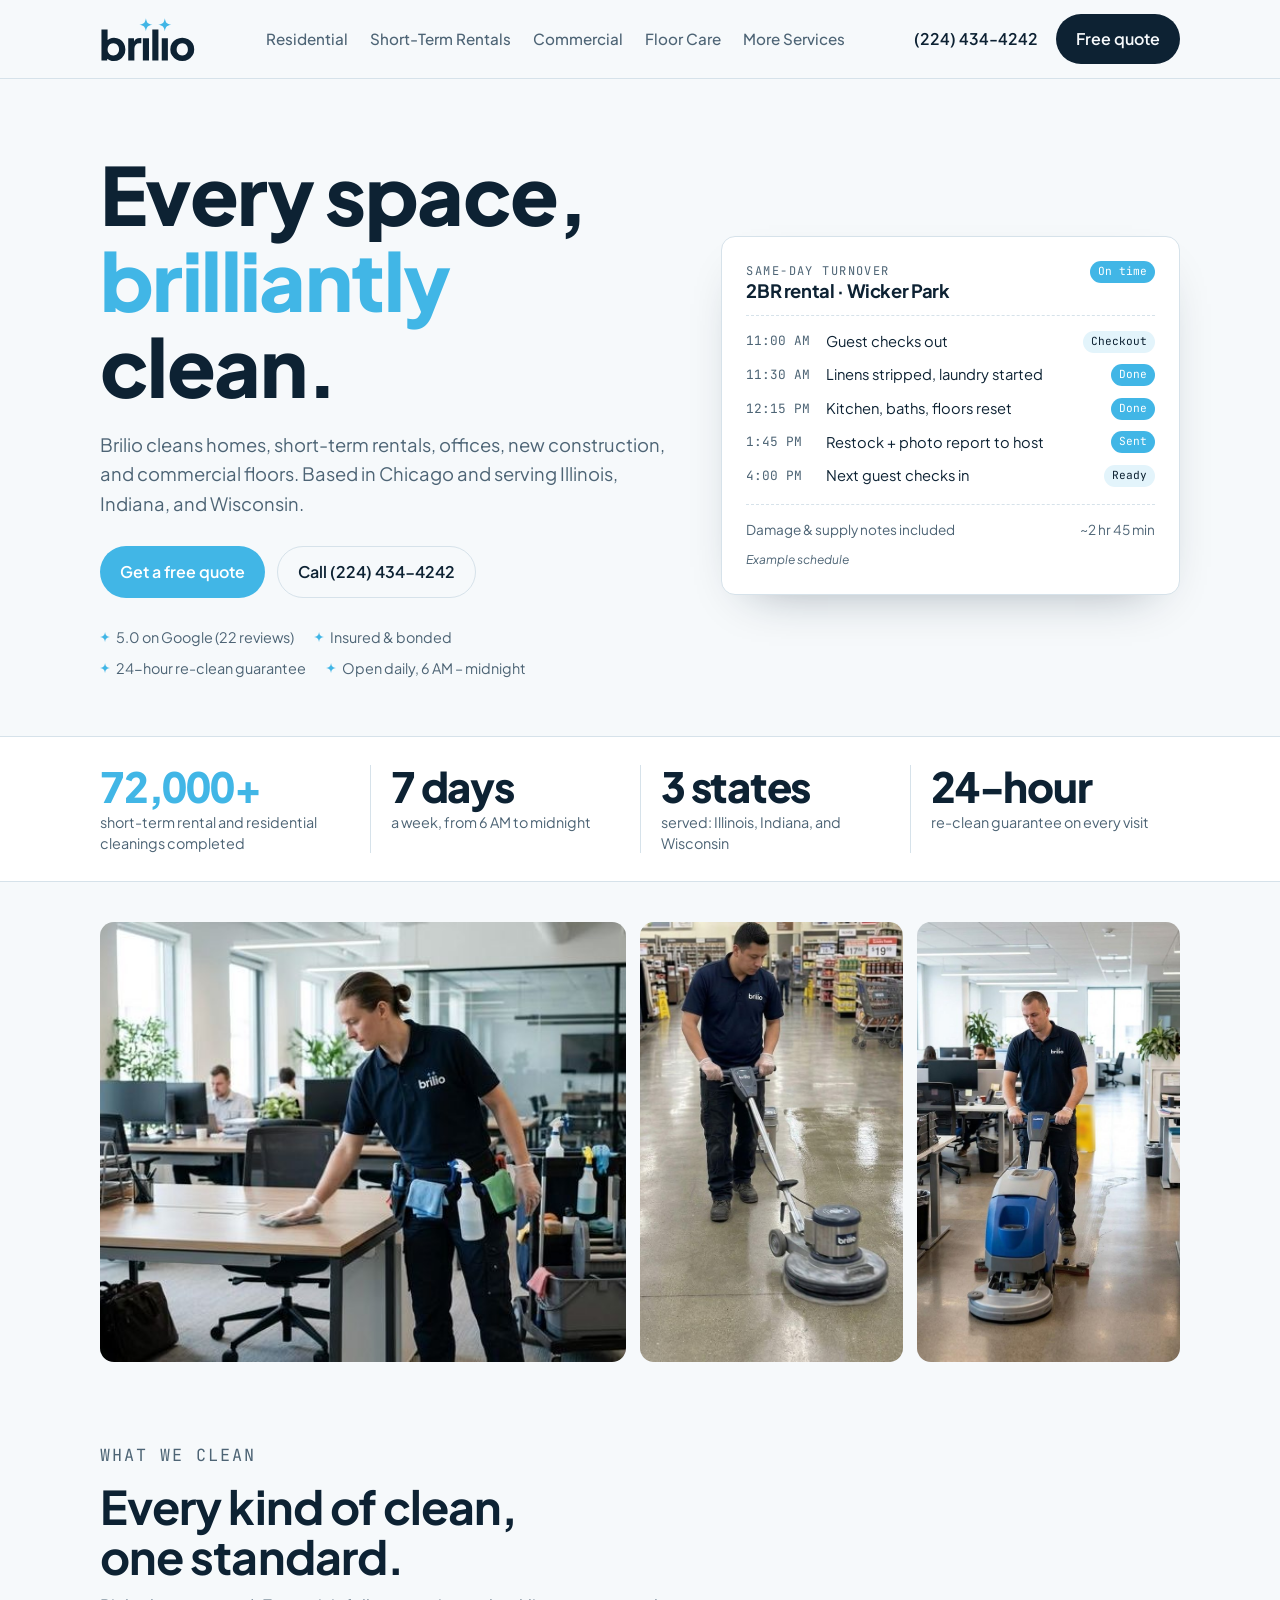
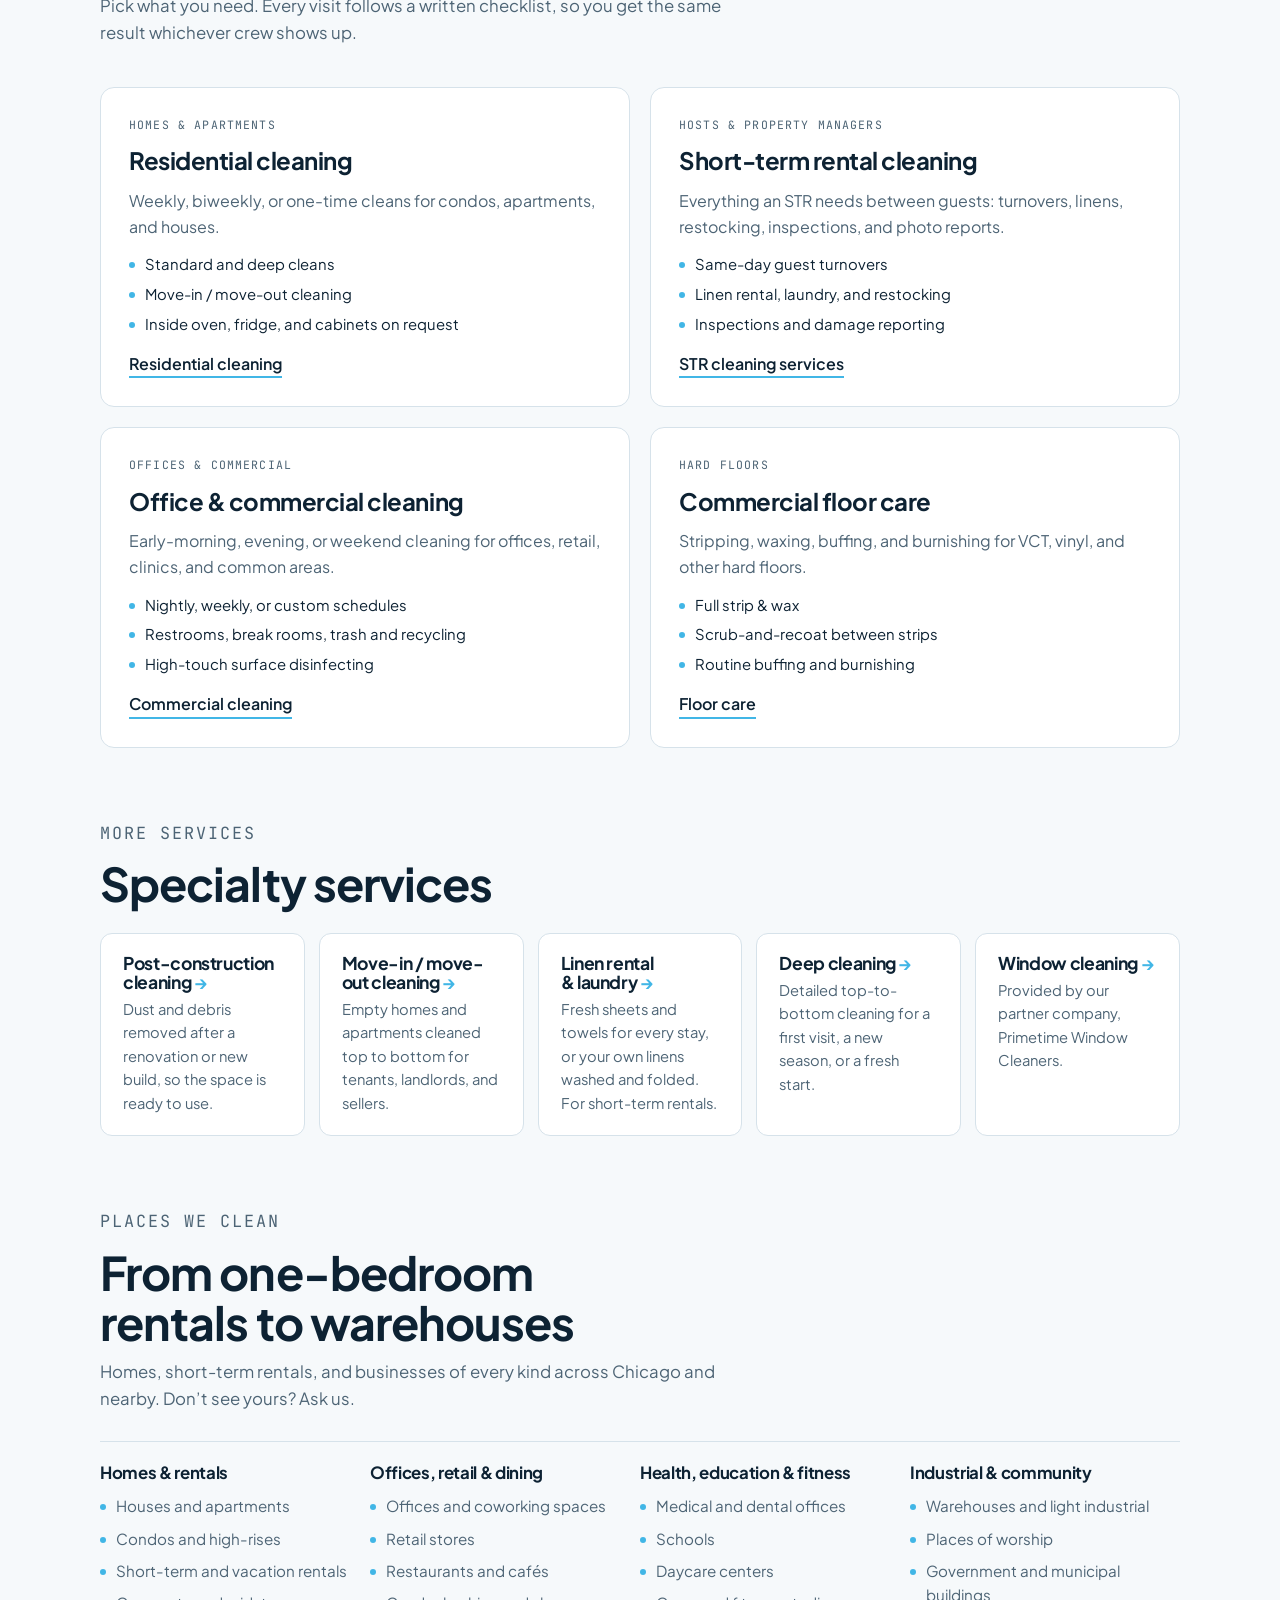
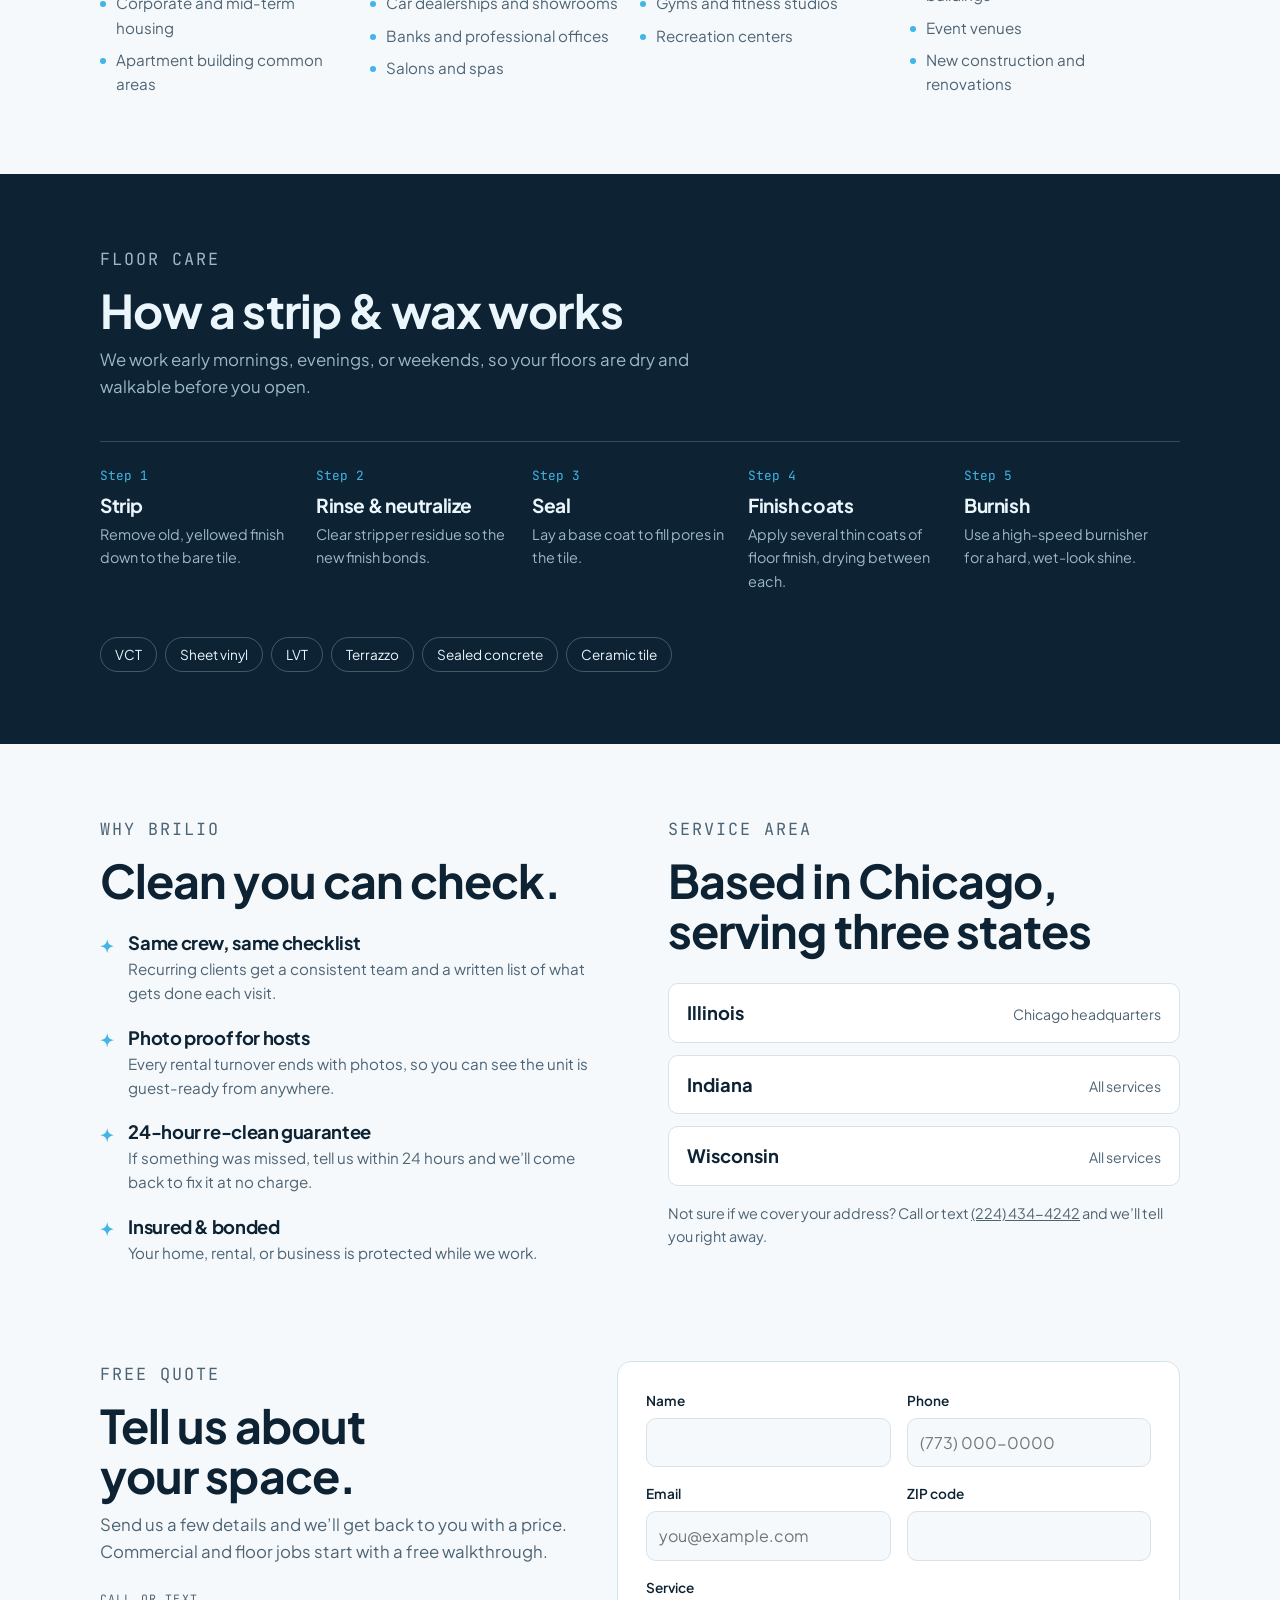
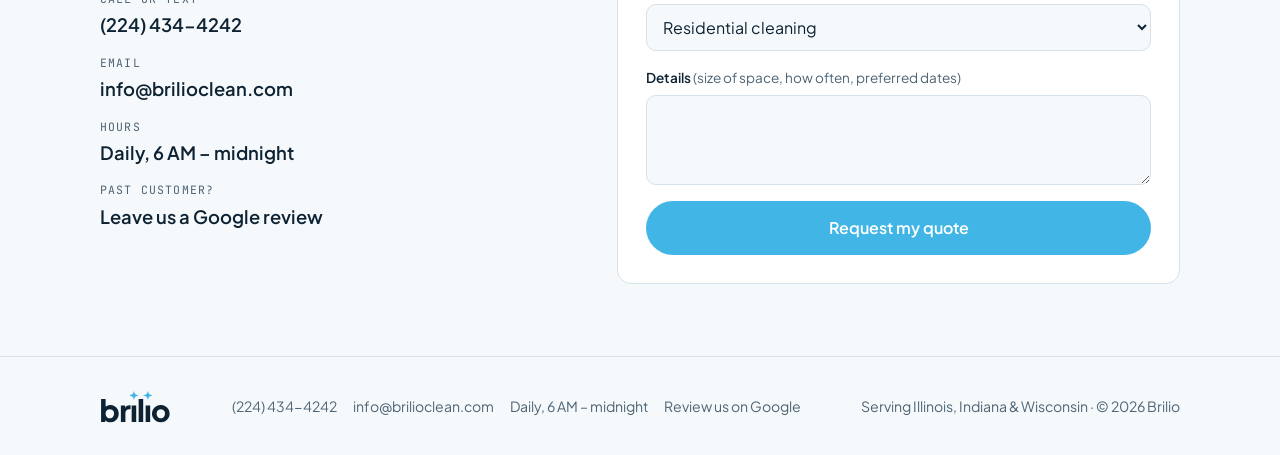
==== commit 7d194e23: "Show the Google rating and link to leave a Google review Add '5.0 on Google (22 reviews)' to the her" ====
--- a/index.html
+++ b/index.html
@@ -1,6 +1,12 @@
 <!doctype html>
 <html lang="en">
 <head>
+<script async src="https://www.googletagmanager.com/gtm.js?id=GTM-P9RXV9JN"></script>
+<script>
+  window.dataLayer = window.dataLayer || [];
+  function gtag(){dataLayer.push(arguments);}
+  gtag('js', new Date());
+</script>
 <meta charset="utf-8">
 <meta name="viewport" content="width=device-width, initial-scale=1, viewport-fit=cover">
 <title>Brilio | House, Short-Term Rental, Office &amp; Floor Cleaning in Chicago</title>
@@ -57,6 +63,7 @@
           <a class="btn ghost" href="tel:+12244344242">Call (224) 434-4242</a>
         </div>
         <div class="trust">
+          <span><svg class="star" aria-hidden="true"><use href="#star"/></svg>5.0 on Google (22 reviews)</span>
           <span><svg class="star" aria-hidden="true"><use href="#star"/></svg>Insured &amp; bonded</span>
           <span><svg class="star" aria-hidden="true"><use href="#star"/></svg>24-hour re-clean guarantee</span>
           <span><svg class="star" aria-hidden="true"><use href="#star"/></svg>Open daily, 6 AM – midnight</span>
@@ -229,6 +236,7 @@
           <div><span class="lbl">Call or text</span><a class="val" href="tel:+12244344242">(224) 434-4242</a></div>
           <div><span class="lbl">Email</span><a class="val" href="mailto:info@brilioclean.com">info@brilioclean.com</a></div>
           <div><span class="lbl">Hours</span><span class="val">Daily, 6 AM – midnight</span></div>
+          <div><span class="lbl">Past customer?</span><a class="val" href="https://g.page/r/CZVAIY64Mw15EBM/review" target="_blank" rel="noopener">Leave us a Google review</a></div>
         </div>
       </div>
       <form class="qf" id="quoteForm" action="https://formsubmit.co/ajax/df6a463ea6c9df99f22c3e2976bc7e55" method="POST" data-fallback="Please call or text us at (224) 434-4242, or email info@brilioclean.com." novalidate>
@@ -268,6 +276,7 @@
       <a href="tel:+12244344242">(224) 434-4242</a>
       <a href="mailto:info@brilioclean.com">info@brilioclean.com</a>
       <span>Daily, 6 AM – midnight</span>
+      <a href="https://g.page/r/CZVAIY64Mw15EBM/review" target="_blank" rel="noopener">Review us on Google</a>
     </div>
     <span>Serving Illinois, Indiana &amp; Wisconsin · © 2026 Brilio</span>
   </div>
